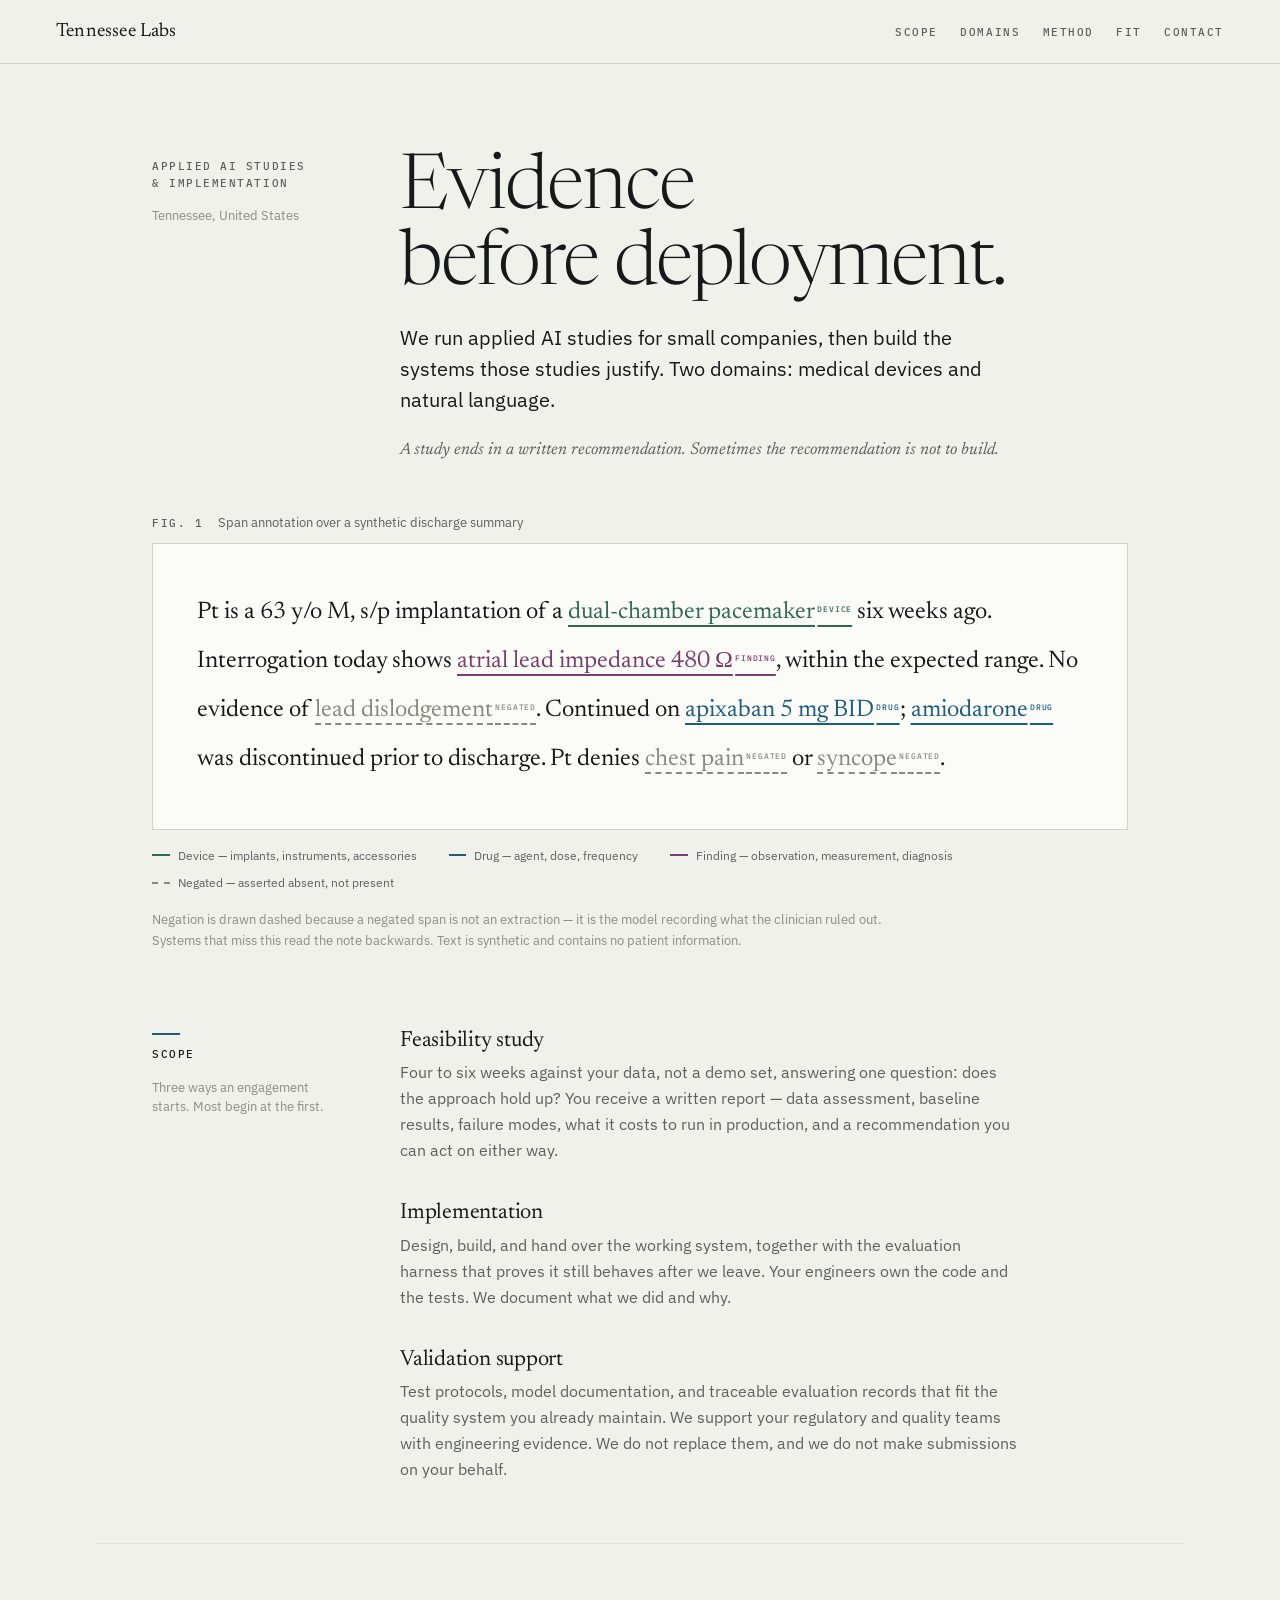
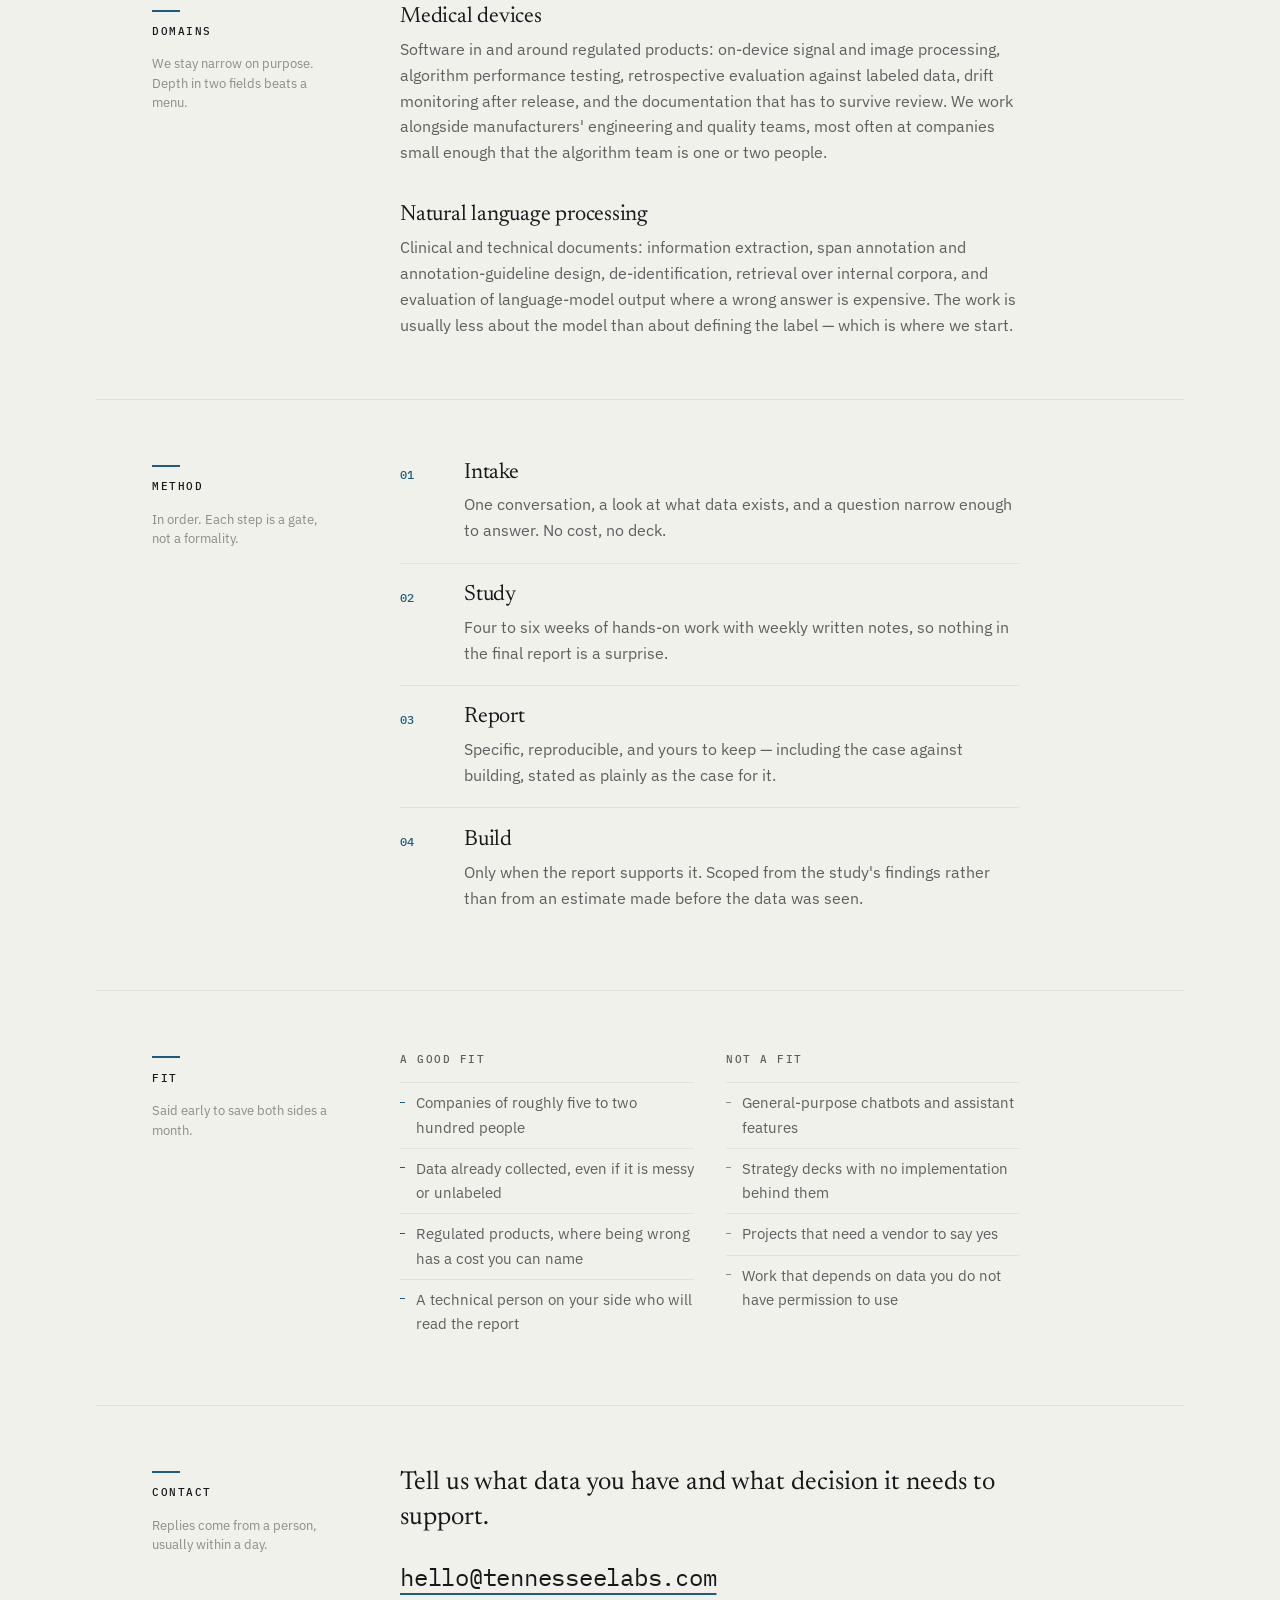
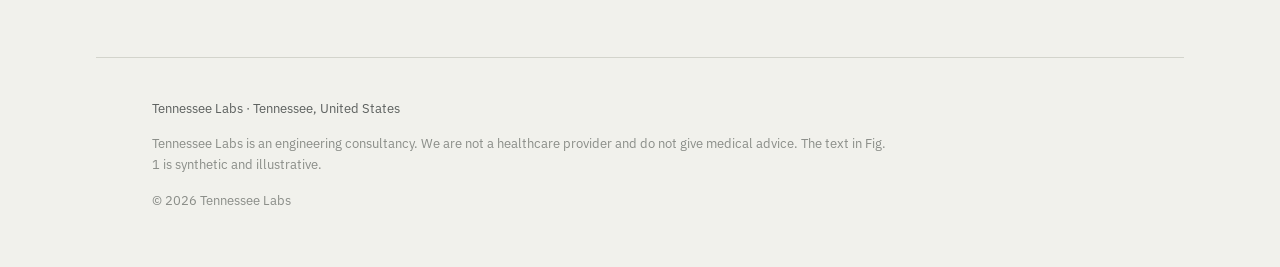
==== index.html @ 37157b33 "Tennessee Labs site Static one-page site for tennesseelabs.com: applied AI studies and implementatio" ====
<!doctype html>
<html lang="en">
<head>
<meta charset="utf-8">
<meta name="viewport" content="width=device-width, initial-scale=1">
<title>Tennessee Labs — Applied AI studies and implementation</title>
<meta name="description" content="Tennessee Labs runs applied AI feasibility studies for small companies and builds the systems those studies justify. Medical devices and natural language processing.">
<link rel="canonical" href="https://tennesseelabs.com/">
<meta property="og:type" content="website">
<meta property="og:url" content="https://tennesseelabs.com/">
<meta property="og:title" content="Tennessee Labs — Applied AI studies and implementation">
<meta property="og:description" content="Applied AI feasibility studies and implementation for small companies working on medical devices and clinical language.">
<link rel="icon" href="favicon.svg" type="image/svg+xml">
<link rel="preconnect" href="https://fonts.googleapis.com">
<link rel="preconnect" href="https://fonts.gstatic.com" crossorigin>
<link rel="stylesheet" href="https://fonts.googleapis.com/css2?family=IBM+Plex+Mono:wght@400;500&family=IBM+Plex+Sans:wght@400;500&family=Newsreader:ital,opsz,wght@0,6..72,300;0,6..72,400;1,6..72,300&display=swap">
<link rel="stylesheet" href="styles.css">
</head>
<body>

<header class="masthead">
  <a class="wordmark" href="#top">Tennessee&nbsp;Labs</a>
  <nav class="nav" aria-label="Sections">
    <a href="#scope">Scope</a>
    <a href="#domains">Domains</a>
    <a href="#method">Method</a>
    <a href="#fit">Fit</a>
    <a href="#contact">Contact</a>
  </nav>
</header>

<main id="top">

  <section class="band band--hero">
    <div class="rail">
      <p class="label">Applied AI studies<br>&amp; implementation</p>
      <p class="rail-note">Tennessee, United States</p>
    </div>
    <div class="col">
      <h1 class="display">Evidence before&nbsp;deployment.</h1>
      <p class="deck">We run applied AI studies for small companies, then build the systems those studies justify. Two domains: medical devices and natural language.</p>
      <p class="qualifier">A study ends in a written recommendation. Sometimes the recommendation is not to build.</p>
    </div>
  </section>

  <figure class="specimen">
    <div class="specimen-head">
      <span class="label">Fig. 1</span>
      <span class="specimen-title">Span annotation over a synthetic discharge summary</span>
    </div>

    <p class="note">
      Pt is a 63 y/o M, s/p implantation of a
      <span class="ann ann--device" style="--i:1">dual-chamber pacemaker<span class="tag">device</span></span>
      six weeks ago. Interrogation today shows
      <span class="ann ann--finding" style="--i:2">atrial lead impedance 480&nbsp;&#937;<span class="tag">finding</span></span>,
      within the expected range. No evidence of
      <span class="ann ann--negated" style="--i:3">lead dislodgement<span class="tag">negated</span></span>.
      Continued on
      <span class="ann ann--drug" style="--i:4">apixaban 5&nbsp;mg BID<span class="tag">drug</span></span>;
      <span class="ann ann--drug" style="--i:5">amiodarone<span class="tag">drug</span></span>
      was discontinued prior to discharge. Pt denies
      <span class="ann ann--negated" style="--i:6">chest pain<span class="tag">negated</span></span>
      or
      <span class="ann ann--negated" style="--i:7">syncope<span class="tag">negated</span></span>.
    </p>

    <ul class="legend">
      <li class="legend-item"><span class="swatch swatch--device"></span>Device — implants, instruments, accessories</li>
      <li class="legend-item"><span class="swatch swatch--drug"></span>Drug — agent, dose, frequency</li>
      <li class="legend-item"><span class="swatch swatch--finding"></span>Finding — observation, measurement, diagnosis</li>
      <li class="legend-item"><span class="swatch swatch--negated"></span>Negated — asserted absent, not present</li>
    </ul>

    <figcaption class="caption">Negation is drawn dashed because a negated span is not an extraction — it is the model recording what the clinician ruled out. Systems that miss this read the note backwards. Text is synthetic and contains no patient information.</figcaption>
  </figure>

  <section class="band" id="scope">
    <div class="rail">
      <h2 class="label label--section">Scope</h2>
      <p class="rail-note">Three ways an engagement starts. Most begin at the first.</p>
    </div>
    <div class="col">
      <article class="entry">
        <h3 class="entry-title">Feasibility study</h3>
        <p>Four to six weeks against your data, not a demo set, answering one question: does the approach hold up? You receive a written report — data assessment, baseline results, failure modes, what it costs to run in production, and a recommendation you can act on either way.</p>
      </article>
      <article class="entry">
        <h3 class="entry-title">Implementation</h3>
        <p>Design, build, and hand over the working system, together with the evaluation harness that proves it still behaves after we leave. Your engineers own the code and the tests. We document what we did and why.</p>
      </article>
      <article class="entry">
        <h3 class="entry-title">Validation support</h3>
        <p>Test protocols, model documentation, and traceable evaluation records that fit the quality system you already maintain. We support your regulatory and quality teams with engineering evidence. We do not replace them, and we do not make submissions on your behalf.</p>
      </article>
    </div>
  </section>

  <section class="band" id="domains">
    <div class="rail">
      <h2 class="label label--section">Domains</h2>
      <p class="rail-note">We stay narrow on purpose. Depth in two fields beats a menu.</p>
    </div>
    <div class="col">
      <article class="entry">
        <h3 class="entry-title">Medical devices</h3>
        <p>Software in and around regulated products: on-device signal and image processing, algorithm performance testing, retrospective evaluation against labeled data, drift monitoring after release, and the documentation that has to survive review. We work alongside manufacturers' engineering and quality teams, most often at companies small enough that the algorithm team is one or two people.</p>
      </article>
      <article class="entry">
        <h3 class="entry-title">Natural language processing</h3>
        <p>Clinical and technical documents: information extraction, span annotation and annotation-guideline design, de-identification, retrieval over internal corpora, and evaluation of language-model output where a wrong answer is expensive. The work is usually less about the model than about defining the label — which is where we start.</p>
      </article>
    </div>
  </section>

  <section class="band" id="method">
    <div class="rail">
      <h2 class="label label--section">Method</h2>
      <p class="rail-note">In order. Each step is a gate, not a formality.</p>
    </div>
    <div class="col">
      <ol class="steps">
        <li class="step">
          <span class="step-num">01</span>
          <div>
            <h3 class="entry-title">Intake</h3>
            <p>One conversation, a look at what data exists, and a question narrow enough to answer. No cost, no deck.</p>
          </div>
        </li>
        <li class="step">
          <span class="step-num">02</span>
          <div>
            <h3 class="entry-title">Study</h3>
            <p>Four to six weeks of hands-on work with weekly written notes, so nothing in the final report is a surprise.</p>
          </div>
        </li>
        <li class="step">
          <span class="step-num">03</span>
          <div>
            <h3 class="entry-title">Report</h3>
            <p>Specific, reproducible, and yours to keep — including the case against building, stated as plainly as the case for it.</p>
          </div>
        </li>
        <li class="step">
          <span class="step-num">04</span>
          <div>
            <h3 class="entry-title">Build</h3>
            <p>Only when the report supports it. Scoped from the study's findings rather than from an estimate made before the data was seen.</p>
          </div>
        </li>
      </ol>
    </div>
  </section>

  <section class="band" id="fit">
    <div class="rail">
      <h2 class="label label--section">Fit</h2>
      <p class="rail-note">Said early to save both sides a month.</p>
    </div>
    <div class="col">
      <div class="fit-grid">
        <div class="fit-col">
          <h3 class="label">A good fit</h3>
          <ul class="list">
            <li>Companies of roughly five to two hundred people</li>
            <li>Data already collected, even if it is messy or unlabeled</li>
            <li>Regulated products, where being wrong has a cost you can name</li>
            <li>A technical person on your side who will read the report</li>
          </ul>
        </div>
        <div class="fit-col">
          <h3 class="label">Not a fit</h3>
          <ul class="list list--muted">
            <li>General-purpose chatbots and assistant features</li>
            <li>Strategy decks with no implementation behind them</li>
            <li>Projects that need a vendor to say yes</li>
            <li>Work that depends on data you do not have permission to use</li>
          </ul>
        </div>
      </div>
    </div>
  </section>

  <section class="band band--contact" id="contact">
    <div class="rail">
      <h2 class="label label--section">Contact</h2>
      <p class="rail-note">Replies come from a person, usually within a day.</p>
    </div>
    <div class="col">
      <p class="contact-lead">Tell us what data you have and what decision it needs to support.</p>
      <a class="email" href="mailto:hello@tennesseelabs.com">hello@tennesseelabs.com</a>
    </div>
  </section>

</main>

<footer class="footer">
  <p>Tennessee Labs &middot; Tennessee, United States</p>
  <p class="disclaimer">Tennessee Labs is an engineering consultancy. We are not a healthcare provider and do not give medical advice. The text in Fig. 1 is synthetic and illustrative.</p>
  <p class="disclaimer">&copy; 2026 Tennessee Labs</p>
</footer>

</body>
</html>
---- styles.css ----
/* Tennessee Labs — tennesseelabs.com
   Paper: bone stock. Ink: graphite. Accents borrowed from the annotation
   legend, so no color appears on the page that does not mean something. */

:root {
  --paper:      #f1f1ec;
  --card:       #fbfbf8;
  --ink:        #16181a;
  --ink-2:      #5c605e;
  --ink-3:      #8a8d88;
  --rule:       #d3d4cc;
  --rule-soft:  #e2e2db;

  --device:     #2f6b4f;
  --drug:       #1d5c7f;
  --finding:    #7a3e6c;
  --negated:    #86897f;

  --accent:     var(--drug);

  --serif: "Newsreader", "Iowan Old Style", Georgia, serif;
  --sans:  "IBM Plex Sans", -apple-system, BlinkMacSystemFont, "Segoe UI", sans-serif;
  --mono:  "IBM Plex Mono", ui-monospace, "SFMono-Regular", Menlo, monospace;

  --gutter: clamp(1.25rem, 5vw, 3.5rem);
  --measure: 62ch;
}

*, *::before, *::after { box-sizing: border-box; }

html {
  scroll-behavior: smooth;
  scroll-padding-top: 5rem;
  -webkit-text-size-adjust: 100%;
}

body {
  margin: 0;
  background: var(--paper);
  color: var(--ink);
  font-family: var(--sans);
  font-size: 1rem;
  line-height: 1.62;
  -webkit-font-smoothing: antialiased;
}

p { margin: 0 0 1.1em; }
p:last-child { margin-bottom: 0; }

a { color: var(--accent); }

:focus-visible {
  outline: 2px solid var(--accent);
  outline-offset: 3px;
}

/* ---------- masthead ---------- */

.masthead {
  position: sticky;
  top: 0;
  z-index: 10;
  display: flex;
  flex-wrap: wrap;
  gap: 0.75rem 2rem;
  align-items: baseline;
  justify-content: space-between;
  padding: 1rem var(--gutter);
  background: color-mix(in srgb, var(--paper) 88%, transparent);
  backdrop-filter: blur(8px);
  border-bottom: 1px solid var(--rule);
}

.wordmark {
  font-family: var(--serif);
  font-size: 1.2rem;
  font-weight: 400;
  letter-spacing: 0.01em;
  color: var(--ink);
  text-decoration: none;
}

.nav {
  display: flex;
  flex-wrap: wrap;
  gap: 1.4rem;
  font-family: var(--mono);
  font-size: 0.6875rem;
  font-weight: 500;
  letter-spacing: 0.14em;
  text-transform: uppercase;
}

.nav a {
  color: var(--ink-2);
  text-decoration: none;
  padding-bottom: 2px;
  border-bottom: 1px solid transparent;
}

.nav a:hover { color: var(--ink); border-bottom-color: var(--ink); }

/* ---------- report grid ---------- */

.band {
  display: grid;
  grid-template-columns: 12rem minmax(0, 1fr);
  gap: 0 3.5rem;
  max-width: 68rem;
  margin: 0 auto;
  padding: 3.75rem var(--gutter);
  border-bottom: 1px solid var(--rule-soft);
}

.band--hero { padding-top: 5.5rem; padding-bottom: 3rem; border-bottom: 0; }
.band--contact { border-bottom: 0; }

.col { max-width: var(--measure); }

.rail { padding-top: 0.35rem; }

.label {
  margin: 0;
  font-family: var(--mono);
  font-size: 0.6875rem;
  font-weight: 500;
  line-height: 1.55;
  letter-spacing: 0.14em;
  text-transform: uppercase;
  color: var(--ink-2);
}

.label--section { color: var(--ink); }
.label--section::before {
  content: "";
  display: block;
  width: 1.75rem;
  border-top: 2px solid var(--accent);
  margin-bottom: 0.7rem;
}

.rail-note {
  margin: 0.9rem 0 0;
  font-size: 0.8125rem;
  line-height: 1.5;
  color: var(--ink-3);
  max-width: 11rem;
}

/* ---------- hero ---------- */

.display {
  margin: 0 0 1.1rem;
  font-family: var(--serif);
  font-weight: 300;
  font-size: clamp(2.75rem, 7vw, 4.75rem);
  line-height: 1.0;
  letter-spacing: -0.025em;
  text-wrap: balance;
}

.deck {
  font-size: clamp(1.0625rem, 1.7vw, 1.25rem);
  line-height: 1.55;
  color: var(--ink);
}

.qualifier {
  font-family: var(--serif);
  font-style: italic;
  font-size: 1.0625rem;
  color: var(--ink-2);
}

/* ---------- Fig. 1 — the specimen ---------- */

.specimen {
  max-width: 68rem;
  margin: 0 auto 1rem;
  padding: 0 var(--gutter);
}

.specimen-head {
  display: flex;
  align-items: baseline;
  gap: 0.9rem;
  padding-bottom: 0.6rem;
}

.specimen-title {
  font-size: 0.8125rem;
  color: var(--ink-2);
}

.note {
  margin: 0;
  padding: clamp(1.5rem, 4vw, 2.75rem);
  background: var(--card);
  border: 1px solid var(--rule);
  font-family: var(--serif);
  font-size: clamp(1.125rem, 2.2vw, 1.5rem);
  line-height: 2.05;
  color: var(--ink);
}

.ann {
  text-decoration-line: underline;
  text-decoration-thickness: 2px;
  text-underline-offset: 0.28em;
  text-decoration-color: transparent;
  animation: mark-in 420ms ease-out forwards;
  animation-delay: calc(300ms + var(--i) * 260ms);
}

.tag {
  font-family: var(--mono);
  font-size: 0.5rem;
  font-weight: 500;
  letter-spacing: 0.1em;
  text-transform: uppercase;
  vertical-align: 0.75em;
  margin-left: 0.3em;
  white-space: nowrap;
  opacity: 0;
  animation: tag-in 300ms ease-out forwards;
  animation-delay: calc(560ms + var(--i) * 260ms);
}

.ann--device  { color: var(--device);  }
.ann--drug    { color: var(--drug);    }
.ann--finding { color: var(--finding); }
.ann--negated { color: var(--negated); text-decoration-style: dashed; text-decoration-thickness: 1.5px; }

@keyframes mark-in { to { text-decoration-color: currentColor; } }
@keyframes tag-in  { to { opacity: 1; } }

.legend {
  display: flex;
  flex-wrap: wrap;
  gap: 0.5rem 2rem;
  margin: 1rem 0 0;
  padding: 0;
  list-style: none;
  font-size: 0.75rem;
  color: var(--ink-2);
}

.legend-item { display: flex; align-items: center; gap: 0.5rem; }

.swatch { width: 1.1rem; height: 0; border-top: 2px solid; }
.swatch--device  { border-color: var(--device);  }
.swatch--drug    { border-color: var(--drug);    }
.swatch--finding { border-color: var(--finding); }
.swatch--negated { border-color: var(--negated); border-top-style: dashed; }

.caption {
  max-width: 46rem;
  margin-top: 1.1rem;
  font-size: 0.8125rem;
  line-height: 1.6;
  color: var(--ink-3);
}

/* ---------- entries ---------- */

.entry { margin-bottom: 2.25rem; }
.entry:last-child { margin-bottom: 0; }

.entry-title {
  margin: 0 0 0.4rem;
  font-family: var(--serif);
  font-weight: 400;
  font-size: 1.375rem;
  line-height: 1.2;
  letter-spacing: -0.01em;
}

.entry p, .step p { color: var(--ink-2); }

/* ---------- method ---------- */

.steps { margin: 0; padding: 0; list-style: none; }

.step {
  display: grid;
  grid-template-columns: 3rem 1fr;
  gap: 1rem;
  padding: 1.15rem 0;
  border-top: 1px solid var(--rule-soft);
}

.step:first-child { border-top: 0; padding-top: 0; }

.step-num {
  font-family: var(--mono);
  font-size: 0.75rem;
  font-weight: 500;
  color: var(--accent);
  padding-top: 0.35rem;
}

/* ---------- fit ---------- */

.fit-grid {
  display: grid;
  grid-template-columns: repeat(auto-fit, minmax(15rem, 1fr));
  gap: 2rem;
}

.list {
  margin: 0.9rem 0 0;
  padding: 0;
  list-style: none;
  font-size: 0.9375rem;
  color: var(--ink-2);
}

.list li {
  padding: 0.5rem 0 0.5rem 1rem;
  border-top: 1px solid var(--rule-soft);
  position: relative;
}

.list li::before {
  content: "";
  position: absolute;
  left: 0;
  top: 1.15rem;
  width: 5px;
  border-top: 1px solid var(--accent);
}

.list--muted li::before { border-color: var(--ink-3); border-top-style: dashed; }

/* ---------- contact ---------- */

.contact-lead {
  font-family: var(--serif);
  font-size: clamp(1.25rem, 2.4vw, 1.625rem);
  line-height: 1.35;
  margin-bottom: 1.4rem;
}

.email {
  display: inline-block;
  font-family: var(--mono);
  font-size: clamp(1rem, 2.6vw, 1.5rem);
  letter-spacing: -0.01em;
  color: var(--ink);
  text-decoration: underline;
  text-decoration-color: var(--accent);
  text-decoration-thickness: 2px;
  text-underline-offset: 0.3em;
}

.email:hover { color: var(--accent); }

/* ---------- footer ---------- */

.footer {
  max-width: 68rem;
  margin: 0 auto;
  padding: 2.5rem var(--gutter) 3.5rem;
  border-top: 1px solid var(--rule);
  font-size: 0.8125rem;
  color: var(--ink-2);
}

.disclaimer { max-width: 46rem; color: var(--ink-3); }

/* ---------- narrow ---------- */

@media (max-width: 56rem) {
  .band {
    grid-template-columns: 1fr;
    gap: 1.5rem;
    padding-top: 3rem;
    padding-bottom: 3rem;
  }
  .band--hero { padding-top: 3.5rem; }
  .rail { padding-top: 0; }
  .rail-note { max-width: var(--measure); }
  .note { line-height: 2.2; }
  .step { grid-template-columns: 2.25rem 1fr; }
}

@media (prefers-reduced-motion: reduce) {
  html { scroll-behavior: auto; }
  .ann { animation: none; text-decoration-color: currentColor; }
  .tag { animation: none; opacity: 1; }
}
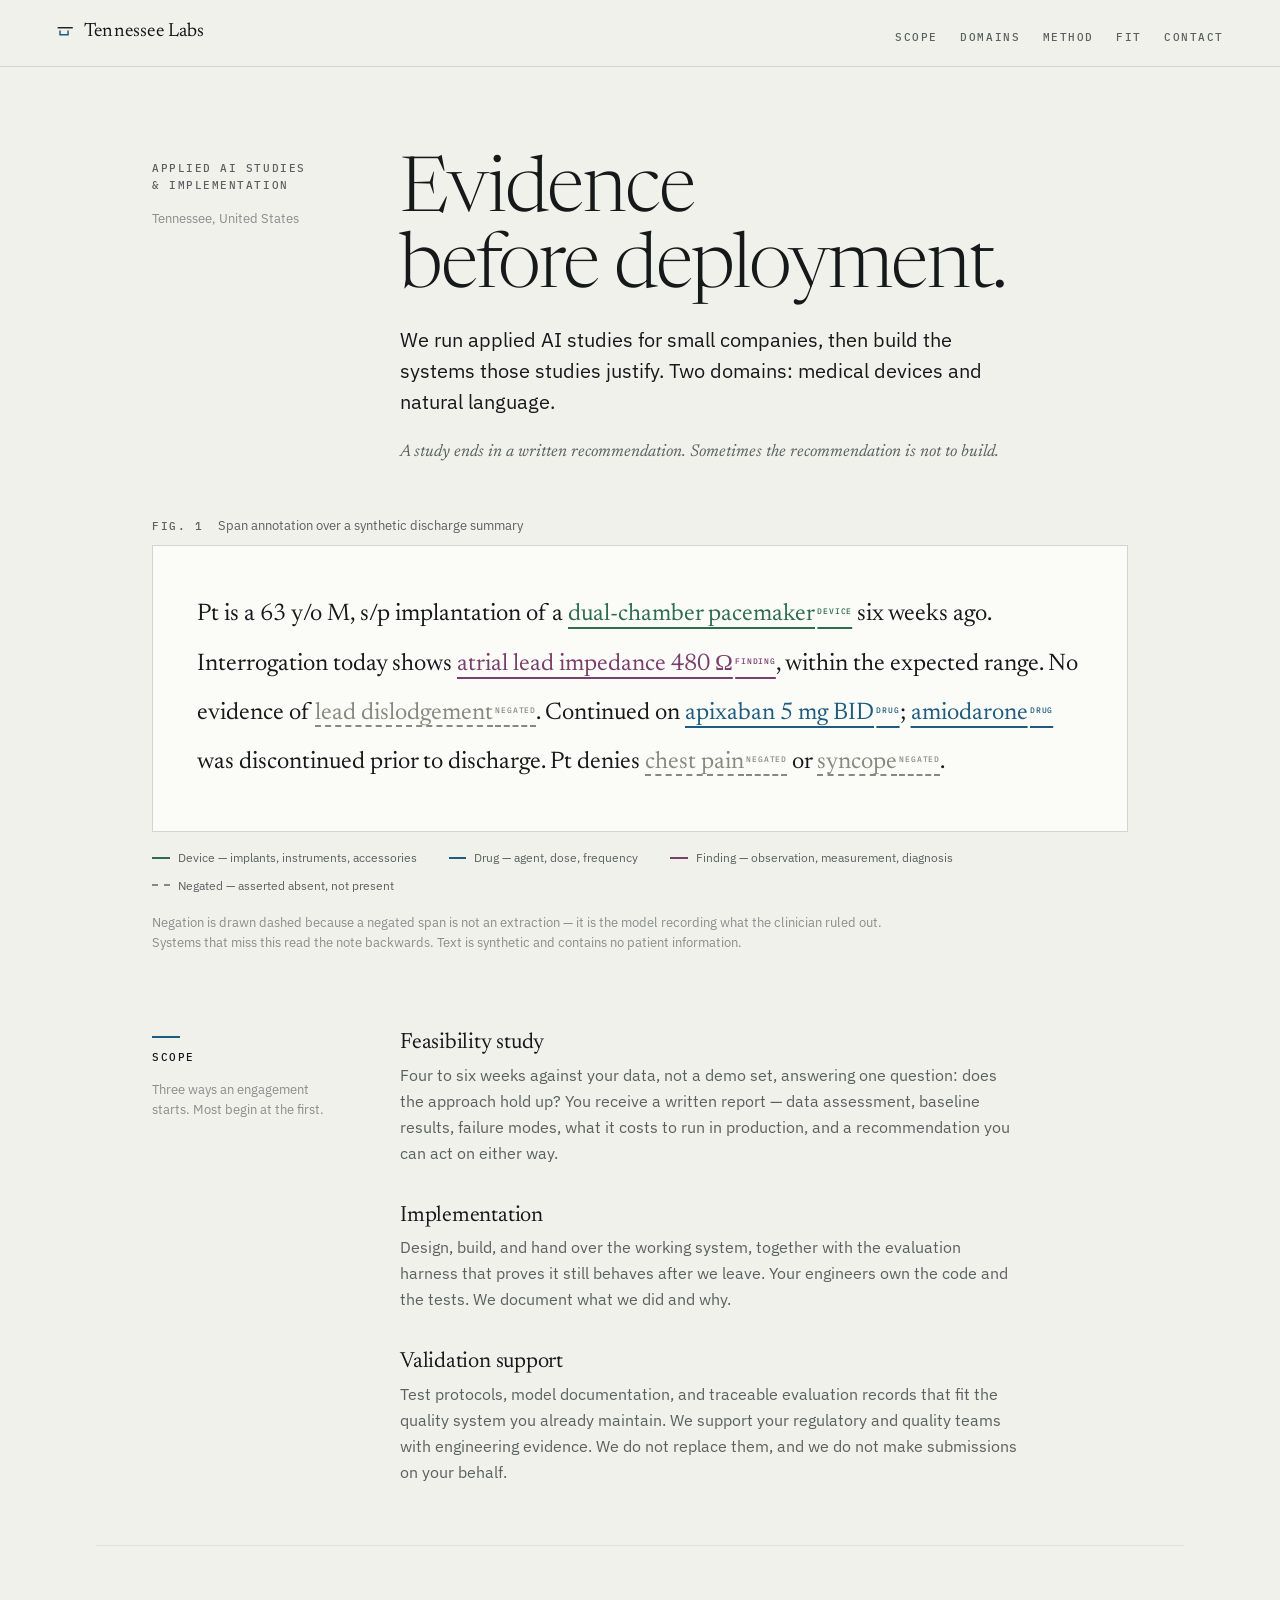
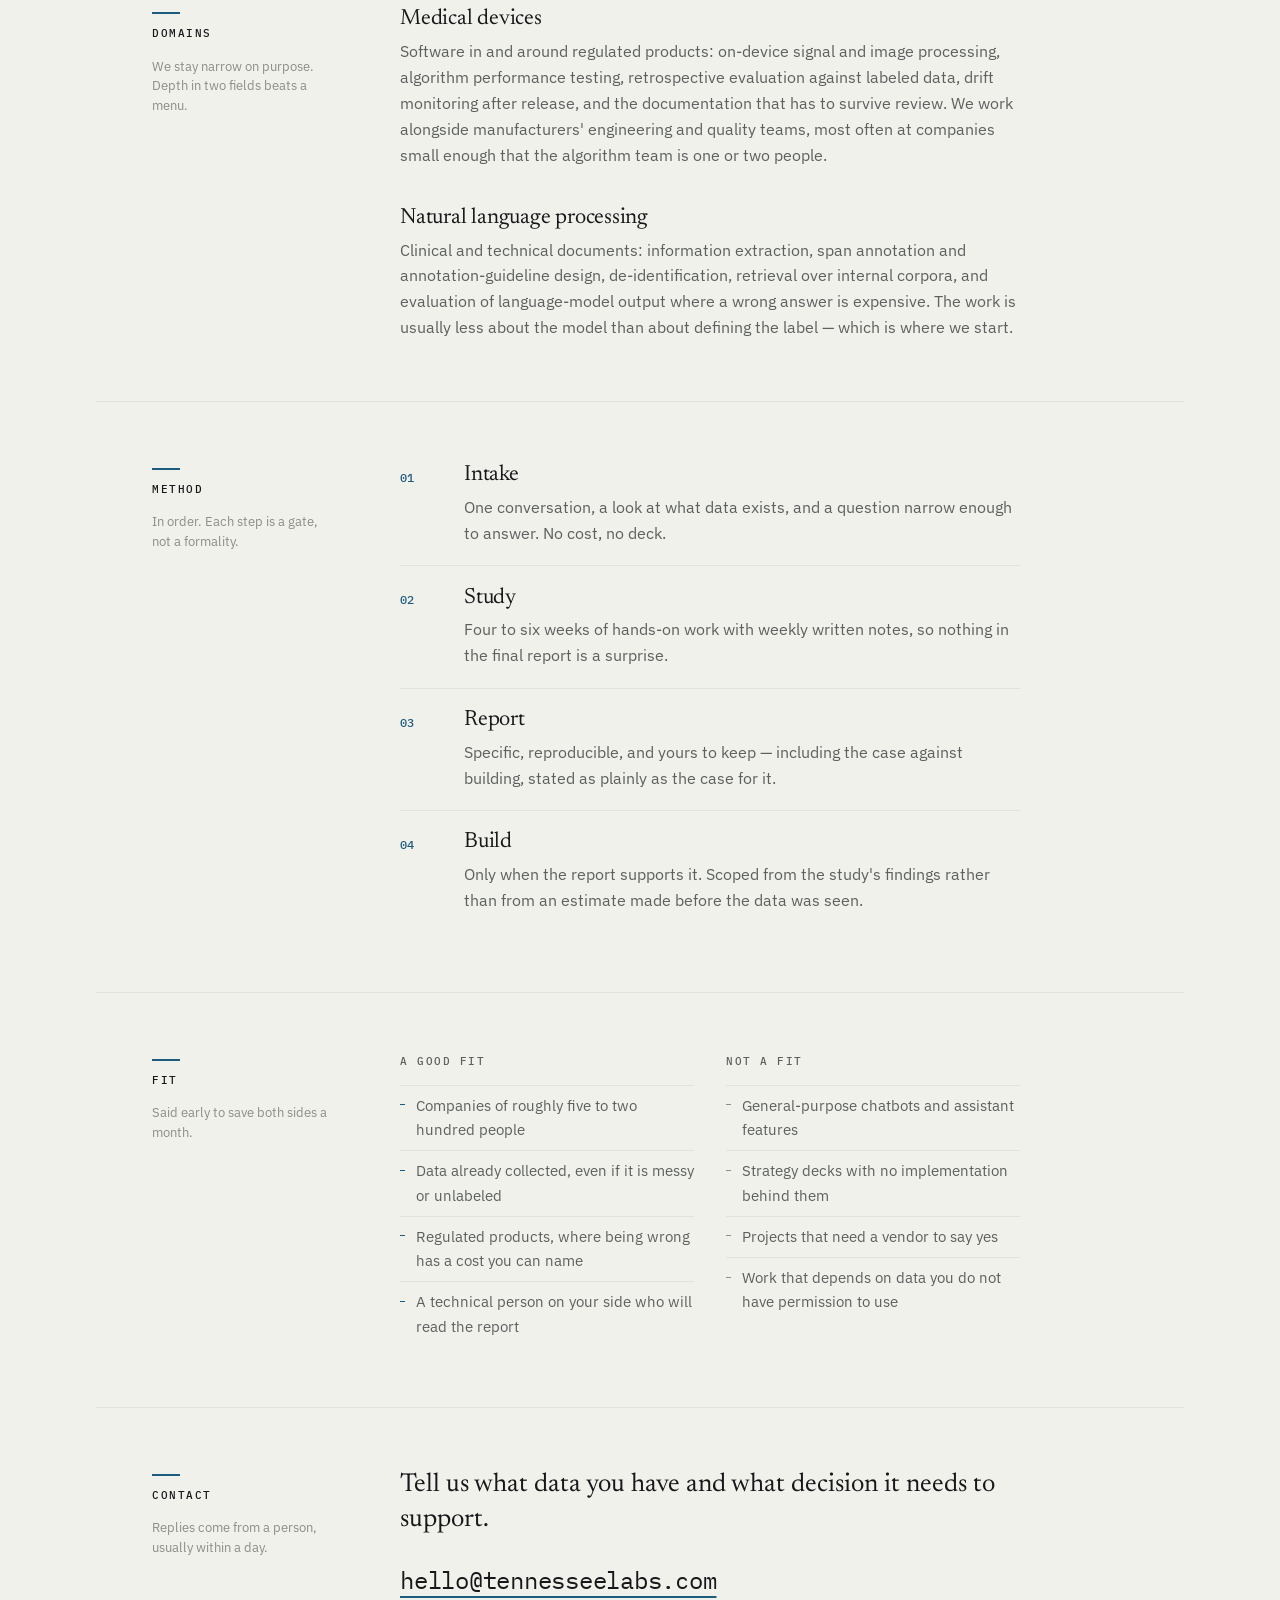
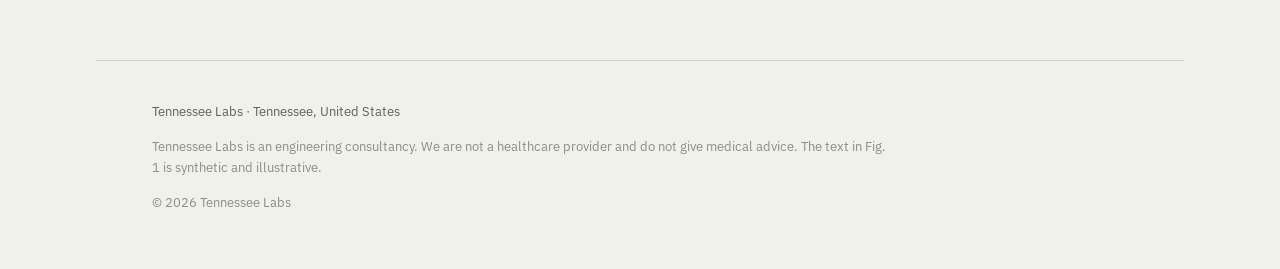
==== commit 08fae072: "Add logo mark A line of text with a span bracket beneath it — the same annotation gesture as Fig. 1." ====
--- a/index.html
+++ b/index.html
@@ -19,7 +19,15 @@
 <body>
 
 <header class="masthead">
-  <a class="wordmark" href="#top">Tennessee&nbsp;Labs</a>
+  <a class="wordmark" href="#top">
+    <svg class="mark" viewBox="0 0 32 32" aria-hidden="true" focusable="false">
+      <g fill="none" stroke-linecap="square">
+        <path d="M4 10H28" stroke="currentColor" stroke-width="2.4"/>
+        <path d="M7 16V22H21V16" class="mark-span" stroke-width="2.6"/>
+      </g>
+    </svg>
+    <span>Tennessee&nbsp;Labs</span>
+  </a>
   <nav class="nav" aria-label="Sections">
     <a href="#scope">Scope</a>
     <a href="#domains">Domains</a>
--- a/styles.css
+++ b/styles.css
@@ -72,6 +72,9 @@
 }
 
 .wordmark {
+  display: flex;
+  align-items: center;
+  gap: 0.6rem;
   font-family: var(--serif);
   font-size: 1.2rem;
   font-weight: 400;
@@ -79,6 +82,14 @@
   color: var(--ink);
   text-decoration: none;
 }
+
+.mark {
+  width: 1.15rem;
+  height: 1.15rem;
+  flex: none;
+}
+
+.mark-span { stroke: var(--accent); }
 
 .nav {
   display: flex;
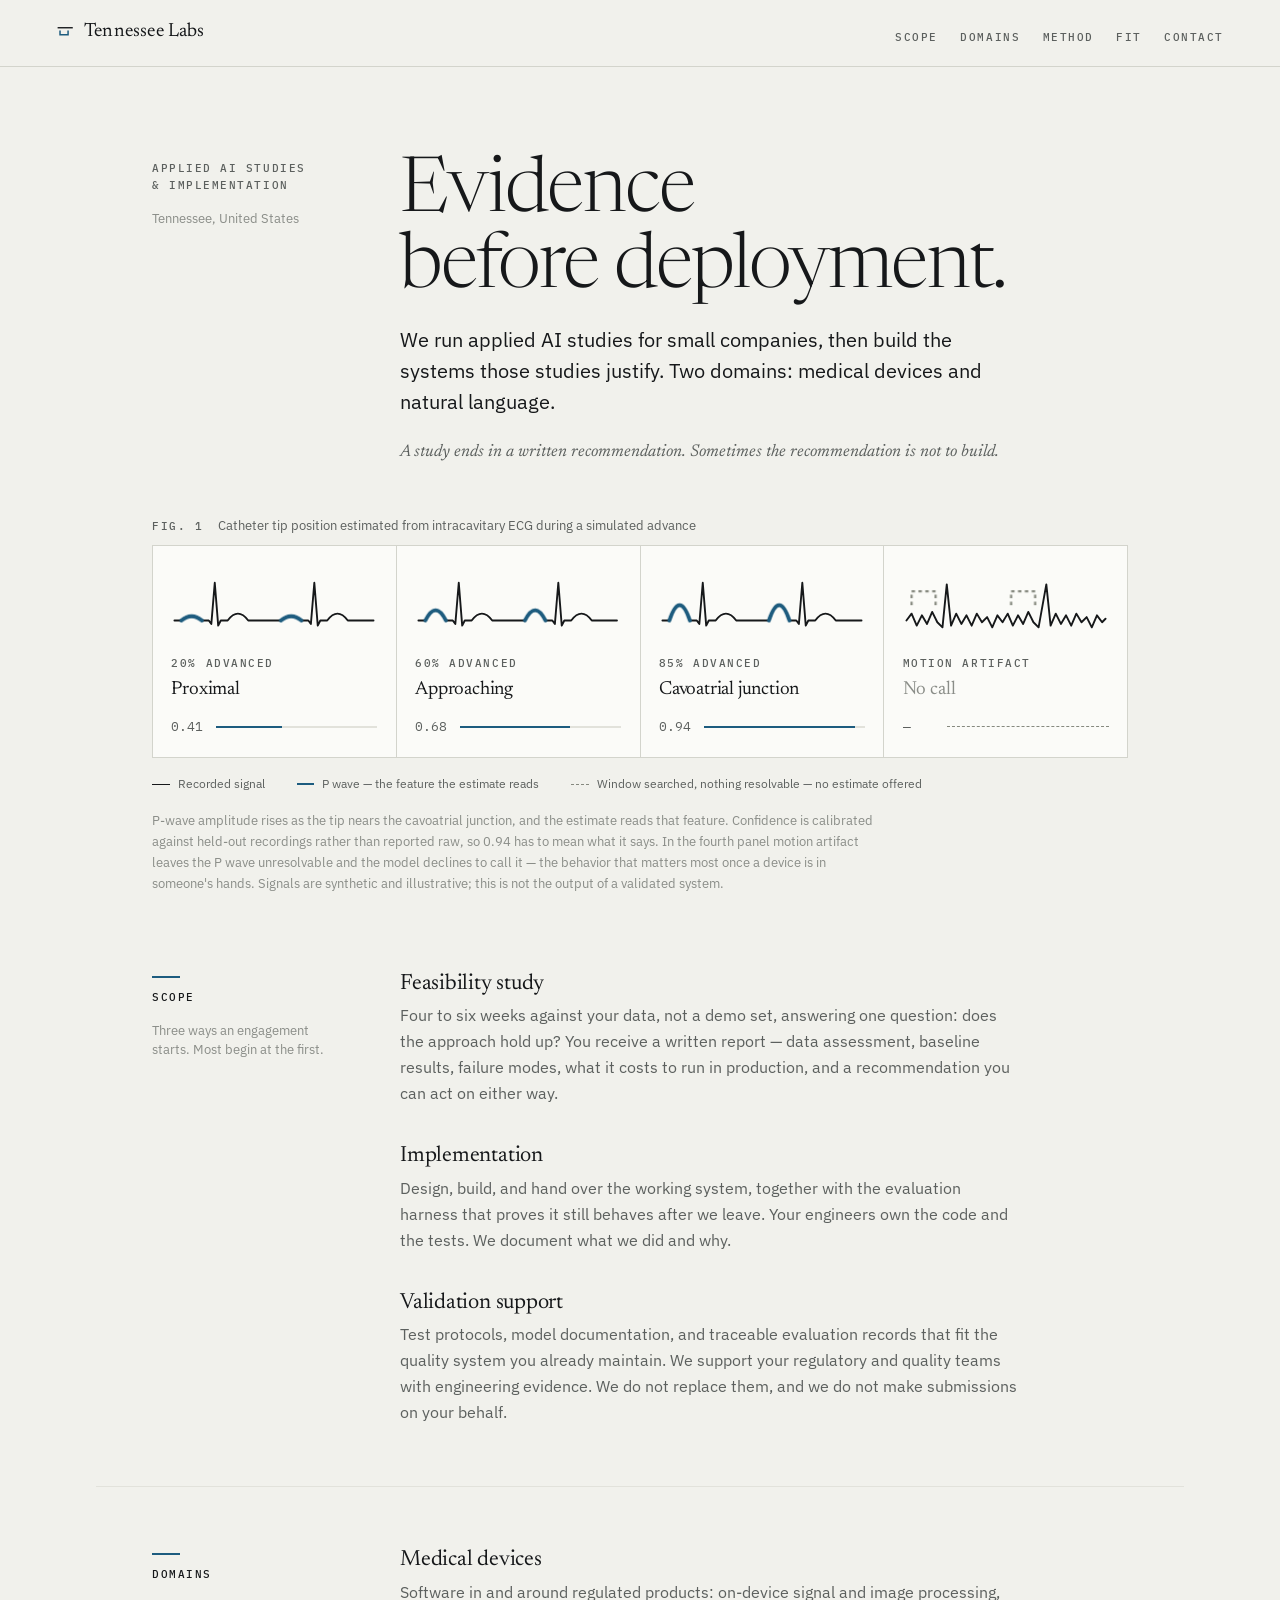
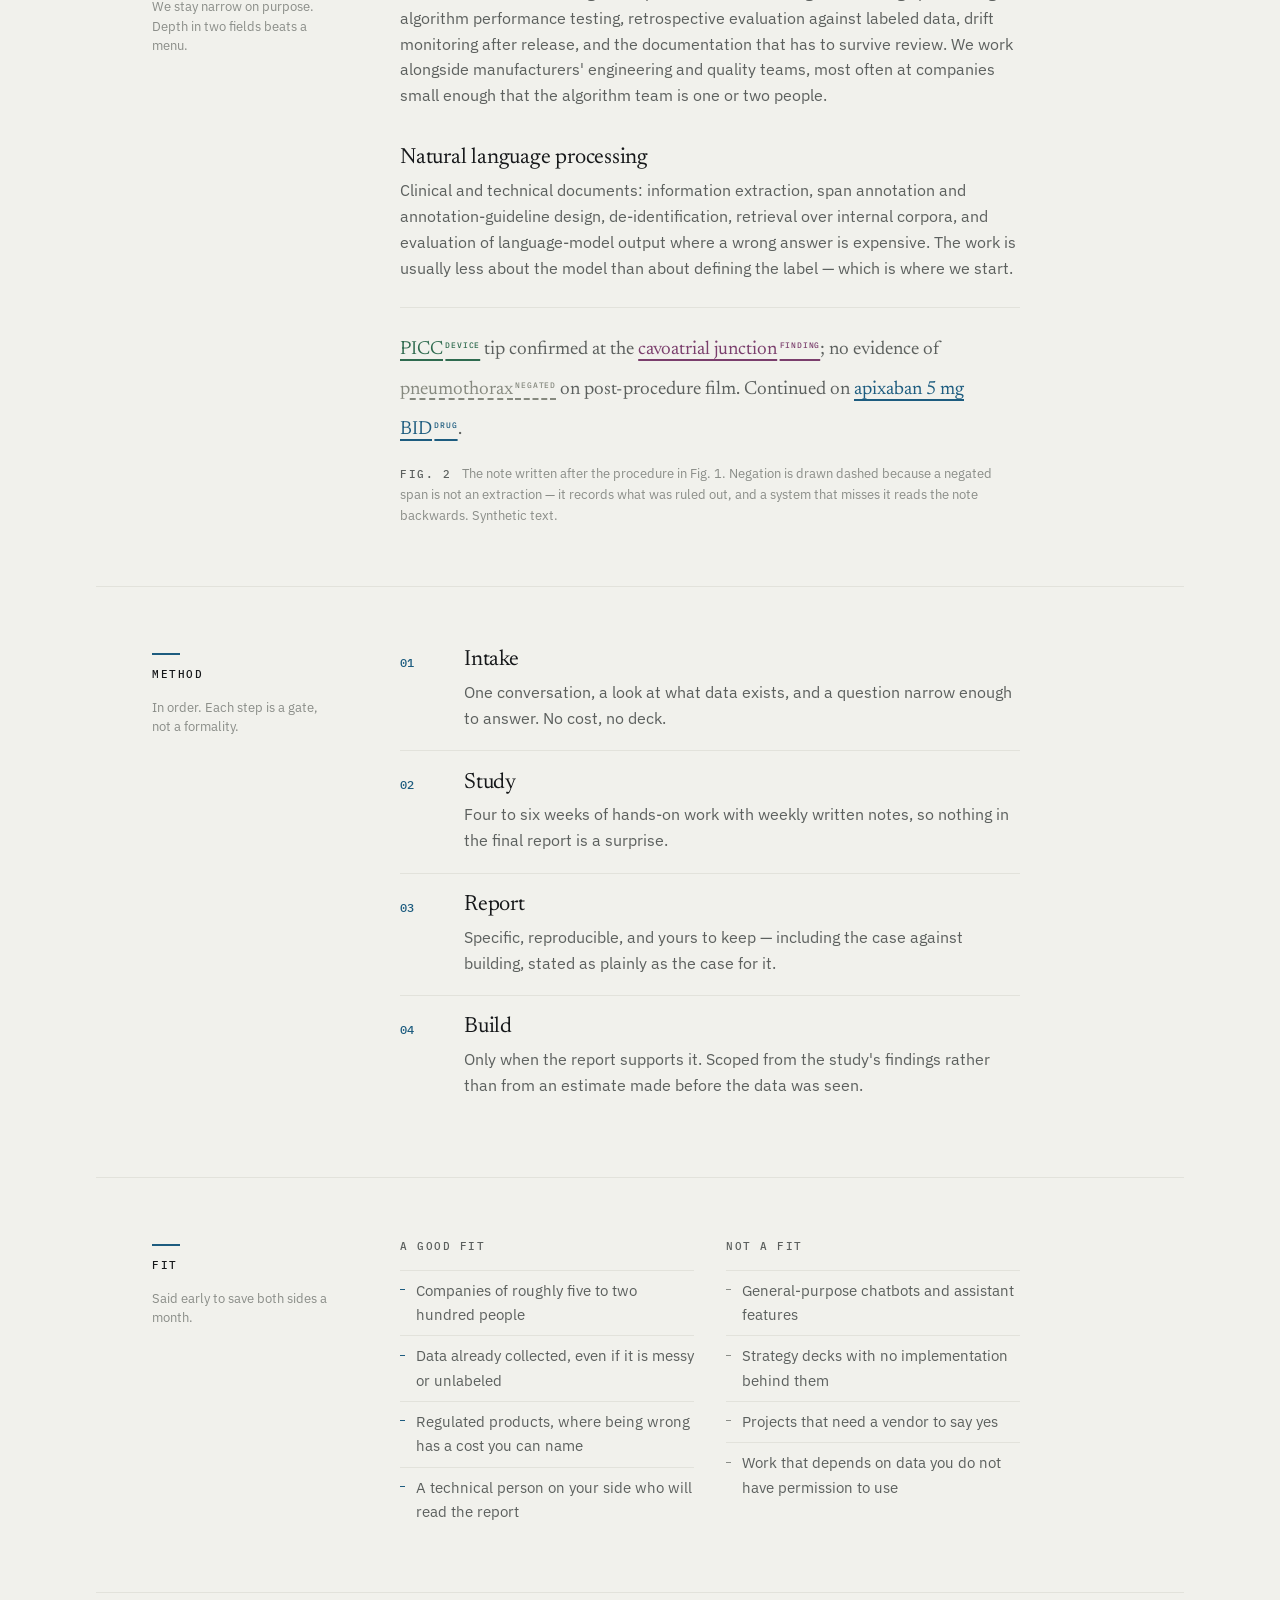
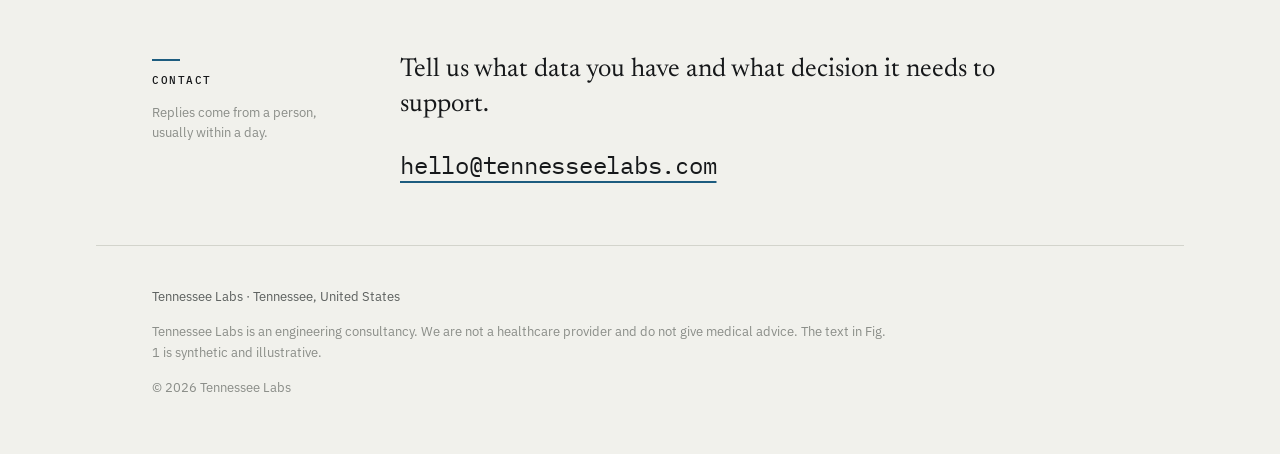
==== commit d9aeb736: "Rebuild Fig. 1 around the device work Fig. 1 was span annotation, which showed only the NLP half. Re" ====
--- a/index.html
+++ b/index.html
@@ -54,33 +54,66 @@
   <figure class="specimen">
     <div class="specimen-head">
       <span class="label">Fig. 1</span>
-      <span class="specimen-title">Span annotation over a synthetic discharge summary</span>
-    </div>
-
-    <p class="note">
-      Pt is a 63 y/o M, s/p implantation of a
-      <span class="ann ann--device" style="--i:1">dual-chamber pacemaker<span class="tag">device</span></span>
-      six weeks ago. Interrogation today shows
-      <span class="ann ann--finding" style="--i:2">atrial lead impedance 480&nbsp;&#937;<span class="tag">finding</span></span>,
-      within the expected range. No evidence of
-      <span class="ann ann--negated" style="--i:3">lead dislodgement<span class="tag">negated</span></span>.
-      Continued on
-      <span class="ann ann--drug" style="--i:4">apixaban 5&nbsp;mg BID<span class="tag">drug</span></span>;
-      <span class="ann ann--drug" style="--i:5">amiodarone<span class="tag">drug</span></span>
-      was discontinued prior to discharge. Pt denies
-      <span class="ann ann--negated" style="--i:6">chest pain<span class="tag">negated</span></span>
-      or
-      <span class="ann ann--negated" style="--i:7">syncope<span class="tag">negated</span></span>.
-    </p>
+      <span class="specimen-title">Catheter tip position estimated from intracavitary ECG during a simulated advance</span>
+    </div>
+
+    <div class="signals">
+      <div class="panel" style="--i:1">
+        <svg class="trace" viewBox="0 0 120 40" aria-hidden="true" focusable="false">
+          <path class="trace-line" pathLength="1" d="M2,30 L6,30 Q12,25 18,30 L22,30 L23.5,32 L25.5,8 L27.5,33 L29,30 L33,30 Q39,22 45,30 L60,30 L64,30 Q70,25 76,30 L80,30 L81.5,32 L83.5,8 L85.5,33 L87,30 L91,30 Q97,22 103,30 L118,30"/>
+          <path class="trace-mark" d="M6,30 Q12,25 18,30 M64,30 Q70,25 76,30"/>
+        </svg>
+        <div class="panel-body">
+          <p class="label">20% advanced</p>
+          <p class="panel-read">Proximal</p>
+          <div class="conf"><span class="conf-num">0.41</span><span class="conf-bar"><i style="width:41%"></i></span></div>
+        </div>
+      </div>
+
+      <div class="panel" style="--i:2">
+        <svg class="trace" viewBox="0 0 120 40" aria-hidden="true" focusable="false">
+          <path class="trace-line" pathLength="1" d="M2,30 L6,30 Q12,18 18,30 L22,30 L23.5,32 L25.5,8 L27.5,33 L29,30 L33,30 Q39,22 45,30 L60,30 L64,30 Q70,18 76,30 L80,30 L81.5,32 L83.5,8 L85.5,33 L87,30 L91,30 Q97,22 103,30 L118,30"/>
+          <path class="trace-mark" d="M6,30 Q12,18 18,30 M64,30 Q70,18 76,30"/>
+        </svg>
+        <div class="panel-body">
+          <p class="label">60% advanced</p>
+          <p class="panel-read">Approaching</p>
+          <div class="conf"><span class="conf-num">0.68</span><span class="conf-bar"><i style="width:68%"></i></span></div>
+        </div>
+      </div>
+
+      <div class="panel" style="--i:3">
+        <svg class="trace" viewBox="0 0 120 40" aria-hidden="true" focusable="false">
+          <path class="trace-line" pathLength="1" d="M2,30 L6,30 Q12,12 18,30 L22,30 L23.5,32 L25.5,8 L27.5,33 L29,30 L33,30 Q39,22 45,30 L60,30 L64,30 Q70,12 76,30 L80,30 L81.5,32 L83.5,8 L85.5,33 L87,30 L91,30 Q97,22 103,30 L118,30"/>
+          <path class="trace-mark" d="M6,30 Q12,12 18,30 M64,30 Q70,12 76,30"/>
+        </svg>
+        <div class="panel-body">
+          <p class="label">85% advanced</p>
+          <p class="panel-read">Cavoatrial junction</p>
+          <div class="conf"><span class="conf-num">0.94</span><span class="conf-bar"><i style="width:94%"></i></span></div>
+        </div>
+      </div>
+
+      <div class="panel" style="--i:4">
+        <svg class="trace" viewBox="0 0 120 40" aria-hidden="true" focusable="false">
+          <path class="trace-line" pathLength="1" d="M2,30 L5,26 L8,33 L11,27 L14,32 L17,25 L20,31 L23,34 L25.5,9 L28,33 L31,26 L34,32 L37,27 L40,33 L43,26 L46,31 L49,28 L52,34 L55,27 L58,31 L61,26 L64,33 L67,27 L70,32 L73,25 L76,31 L79,34 L83.5,9 L86,33 L89,26 L92,32 L95,27 L98,33 L101,26 L104,31 L107,28 L110,34 L113,27 L116,31 L118,29"/>
+          <path class="trace-mark trace-mark--none" d="M5,21 V13 H19 V21 M63,21 V13 H77 V21"/>
+        </svg>
+        <div class="panel-body">
+          <p class="label">Motion artifact</p>
+          <p class="panel-read panel-read--none">No call</p>
+          <div class="conf conf--none"><span class="conf-num">&mdash;</span><span class="conf-bar"></span></div>
+        </div>
+      </div>
+    </div>
 
     <ul class="legend">
-      <li class="legend-item"><span class="swatch swatch--device"></span>Device — implants, instruments, accessories</li>
-      <li class="legend-item"><span class="swatch swatch--drug"></span>Drug — agent, dose, frequency</li>
-      <li class="legend-item"><span class="swatch swatch--finding"></span>Finding — observation, measurement, diagnosis</li>
-      <li class="legend-item"><span class="swatch swatch--negated"></span>Negated — asserted absent, not present</li>
+      <li class="legend-item"><span class="swatch swatch--signal"></span>Recorded signal</li>
+      <li class="legend-item"><span class="swatch swatch--pwave"></span>P wave — the feature the estimate reads</li>
+      <li class="legend-item"><span class="swatch swatch--none"></span>Window searched, nothing resolvable — no estimate offered</li>
     </ul>
 
-    <figcaption class="caption">Negation is drawn dashed because a negated span is not an extraction — it is the model recording what the clinician ruled out. Systems that miss this read the note backwards. Text is synthetic and contains no patient information.</figcaption>
+    <figcaption class="caption">P-wave amplitude rises as the tip nears the cavoatrial junction, and the estimate reads that feature. Confidence is calibrated against held-out recordings rather than reported raw, so 0.94 has to mean what it says. In the fourth panel motion artifact leaves the P wave unresolvable and the model declines to call it — the behavior that matters most once a device is in someone's hands. Signals are synthetic and illustrative; this is not the output of a validated system.</figcaption>
   </figure>
 
   <section class="band" id="scope">
@@ -117,6 +150,19 @@
       <article class="entry">
         <h3 class="entry-title">Natural language processing</h3>
         <p>Clinical and technical documents: information extraction, span annotation and annotation-guideline design, de-identification, retrieval over internal corpora, and evaluation of language-model output where a wrong answer is expensive. The work is usually less about the model than about defining the label — which is where we start.</p>
+
+        <figure class="inline-fig">
+          <p class="note note--inline">
+            <span class="ann ann--device">PICC<span class="tag">device</span></span>
+            tip confirmed at the
+            <span class="ann ann--finding">cavoatrial junction<span class="tag">finding</span></span>;
+            no evidence of
+            <span class="ann ann--negated">pneumothorax<span class="tag">negated</span></span>
+            on post-procedure film. Continued on
+            <span class="ann ann--drug">apixaban 5&nbsp;mg BID<span class="tag">drug</span></span>.
+          </p>
+          <figcaption class="caption"><span class="label">Fig. 2</span> The note written after the procedure in Fig. 1. Negation is drawn dashed because a negated span is not an extraction — it records what was ruled out, and a system that misses it reads the note backwards. Synthetic text.</figcaption>
+        </figure>
       </article>
     </div>
   </section>
--- a/styles.css
+++ b/styles.css
@@ -203,14 +203,112 @@
   color: var(--ink-2);
 }
 
+.signals {
+  display: grid;
+  grid-template-columns: repeat(auto-fit, minmax(11rem, 1fr));
+  gap: 1px;
+  background: var(--rule);
+  border: 1px solid var(--rule);
+}
+
+.panel {
+  background: var(--card);
+  padding: 1.4rem 1.15rem 1.25rem;
+}
+
+.trace {
+  display: block;
+  width: 100%;
+  height: auto;
+  margin-bottom: 1.1rem;
+}
+
+.trace-line {
+  fill: none;
+  stroke: var(--ink);
+  stroke-width: 1.1;
+  stroke-linejoin: round;
+  stroke-linecap: round;
+  stroke-dasharray: 1;
+  stroke-dashoffset: 1;
+  animation: draw 1000ms ease-out forwards;
+  animation-delay: calc(250ms + var(--i) * 200ms);
+}
+
+.trace-mark {
+  fill: none;
+  stroke: var(--accent);
+  stroke-width: 2.2;
+  stroke-linecap: round;
+  opacity: 0;
+  animation: fade-in 400ms ease-out forwards;
+  animation-delay: calc(950ms + var(--i) * 200ms);
+}
+
+.trace-mark--none {
+  stroke: var(--negated);
+  stroke-width: 1.3;
+  stroke-linecap: butt;
+  stroke-dasharray: 2 2;
+}
+
+.panel-body {
+  opacity: 0;
+  animation: fade-in 400ms ease-out forwards;
+  animation-delay: calc(1050ms + var(--i) * 200ms);
+}
+
+.panel-read {
+  margin: 0.45rem 0 0.9rem;
+  font-family: var(--serif);
+  font-size: 1.1875rem;
+  line-height: 1.2;
+  letter-spacing: -0.01em;
+}
+
+.panel-read--none { color: var(--ink-3); }
+
+.conf {
+  display: flex;
+  align-items: center;
+  gap: 0.6rem;
+}
+
+.conf-num {
+  font-family: var(--mono);
+  font-size: 0.8125rem;
+  color: var(--ink-2);
+  min-width: 2.2rem;
+}
+
+.conf-bar {
+  flex: 1;
+  height: 2px;
+  background: var(--rule-soft);
+}
+
+.conf-bar i {
+  display: block;
+  height: 2px;
+  background: var(--accent);
+}
+
+.conf--none .conf-bar {
+  height: 0;
+  background: none;
+  border-top: 1.5px dashed var(--negated);
+}
+
+@keyframes draw    { to { stroke-dashoffset: 0; } }
+@keyframes fade-in { to { opacity: 1; } }
+
+/* ---------- annotation (Fig. 2) ---------- */
+
 .note {
   margin: 0;
-  padding: clamp(1.5rem, 4vw, 2.75rem);
-  background: var(--card);
-  border: 1px solid var(--rule);
-  font-family: var(--serif);
-  font-size: clamp(1.125rem, 2.2vw, 1.5rem);
-  line-height: 2.05;
+  font-family: var(--serif);
+  font-size: 1.1875rem;
+  line-height: 2.1;
   color: var(--ink);
 }
 
@@ -218,9 +316,7 @@
   text-decoration-line: underline;
   text-decoration-thickness: 2px;
   text-underline-offset: 0.28em;
-  text-decoration-color: transparent;
-  animation: mark-in 420ms ease-out forwards;
-  animation-delay: calc(300ms + var(--i) * 260ms);
+  text-decoration-color: currentColor;
 }
 
 .tag {
@@ -232,9 +328,6 @@
   vertical-align: 0.75em;
   margin-left: 0.3em;
   white-space: nowrap;
-  opacity: 0;
-  animation: tag-in 300ms ease-out forwards;
-  animation-delay: calc(560ms + var(--i) * 260ms);
 }
 
 .ann--device  { color: var(--device);  }
@@ -242,8 +335,14 @@
 .ann--finding { color: var(--finding); }
 .ann--negated { color: var(--negated); text-decoration-style: dashed; text-decoration-thickness: 1.5px; }
 
-@keyframes mark-in { to { text-decoration-color: currentColor; } }
-@keyframes tag-in  { to { opacity: 1; } }
+.inline-fig {
+  margin: 1.6rem 0 0;
+  padding: 1.35rem 0 0;
+  border-top: 1px solid var(--rule-soft);
+}
+
+.inline-fig .caption { margin-top: 0.9rem; }
+.inline-fig .label { display: inline; margin-right: 0.5rem; }
 
 .legend {
   display: flex;
@@ -259,10 +358,9 @@
 .legend-item { display: flex; align-items: center; gap: 0.5rem; }
 
 .swatch { width: 1.1rem; height: 0; border-top: 2px solid; }
-.swatch--device  { border-color: var(--device);  }
-.swatch--drug    { border-color: var(--drug);    }
-.swatch--finding { border-color: var(--finding); }
-.swatch--negated { border-color: var(--negated); border-top-style: dashed; }
+.swatch--signal { border-color: var(--ink); border-top-width: 1.5px; }
+.swatch--pwave  { border-color: var(--accent); }
+.swatch--none   { border-color: var(--negated); border-top-style: dashed; border-top-width: 1.5px; }
 
 .caption {
   max-width: 46rem;
@@ -391,12 +489,13 @@
   .band--hero { padding-top: 3.5rem; }
   .rail { padding-top: 0; }
   .rail-note { max-width: var(--measure); }
-  .note { line-height: 2.2; }
+  .note { line-height: 2.3; }
   .step { grid-template-columns: 2.25rem 1fr; }
 }
 
 @media (prefers-reduced-motion: reduce) {
   html { scroll-behavior: auto; }
-  .ann { animation: none; text-decoration-color: currentColor; }
-  .tag { animation: none; opacity: 1; }
-}
+  .trace-line { animation: none; stroke-dasharray: none; stroke-dashoffset: 0; }
+  .trace-mark,
+  .panel-body { animation: none; opacity: 1; }
+}
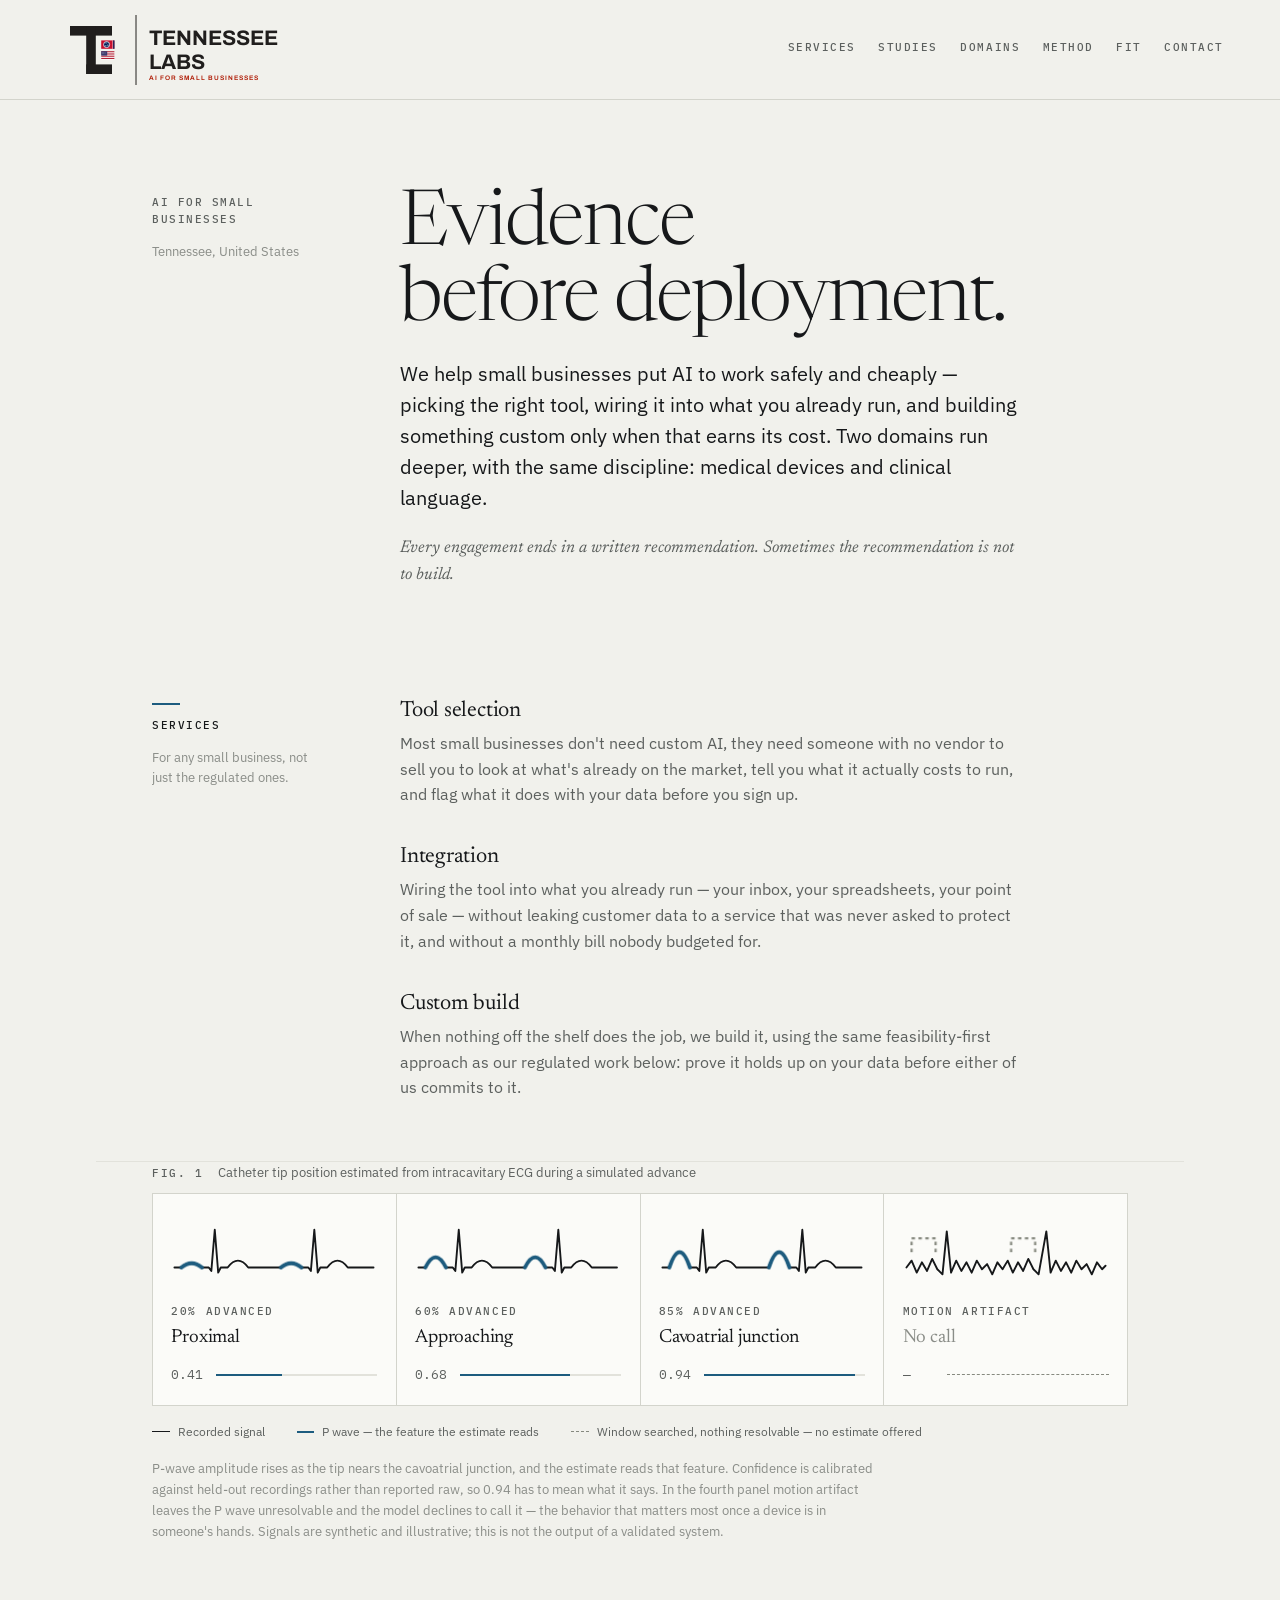
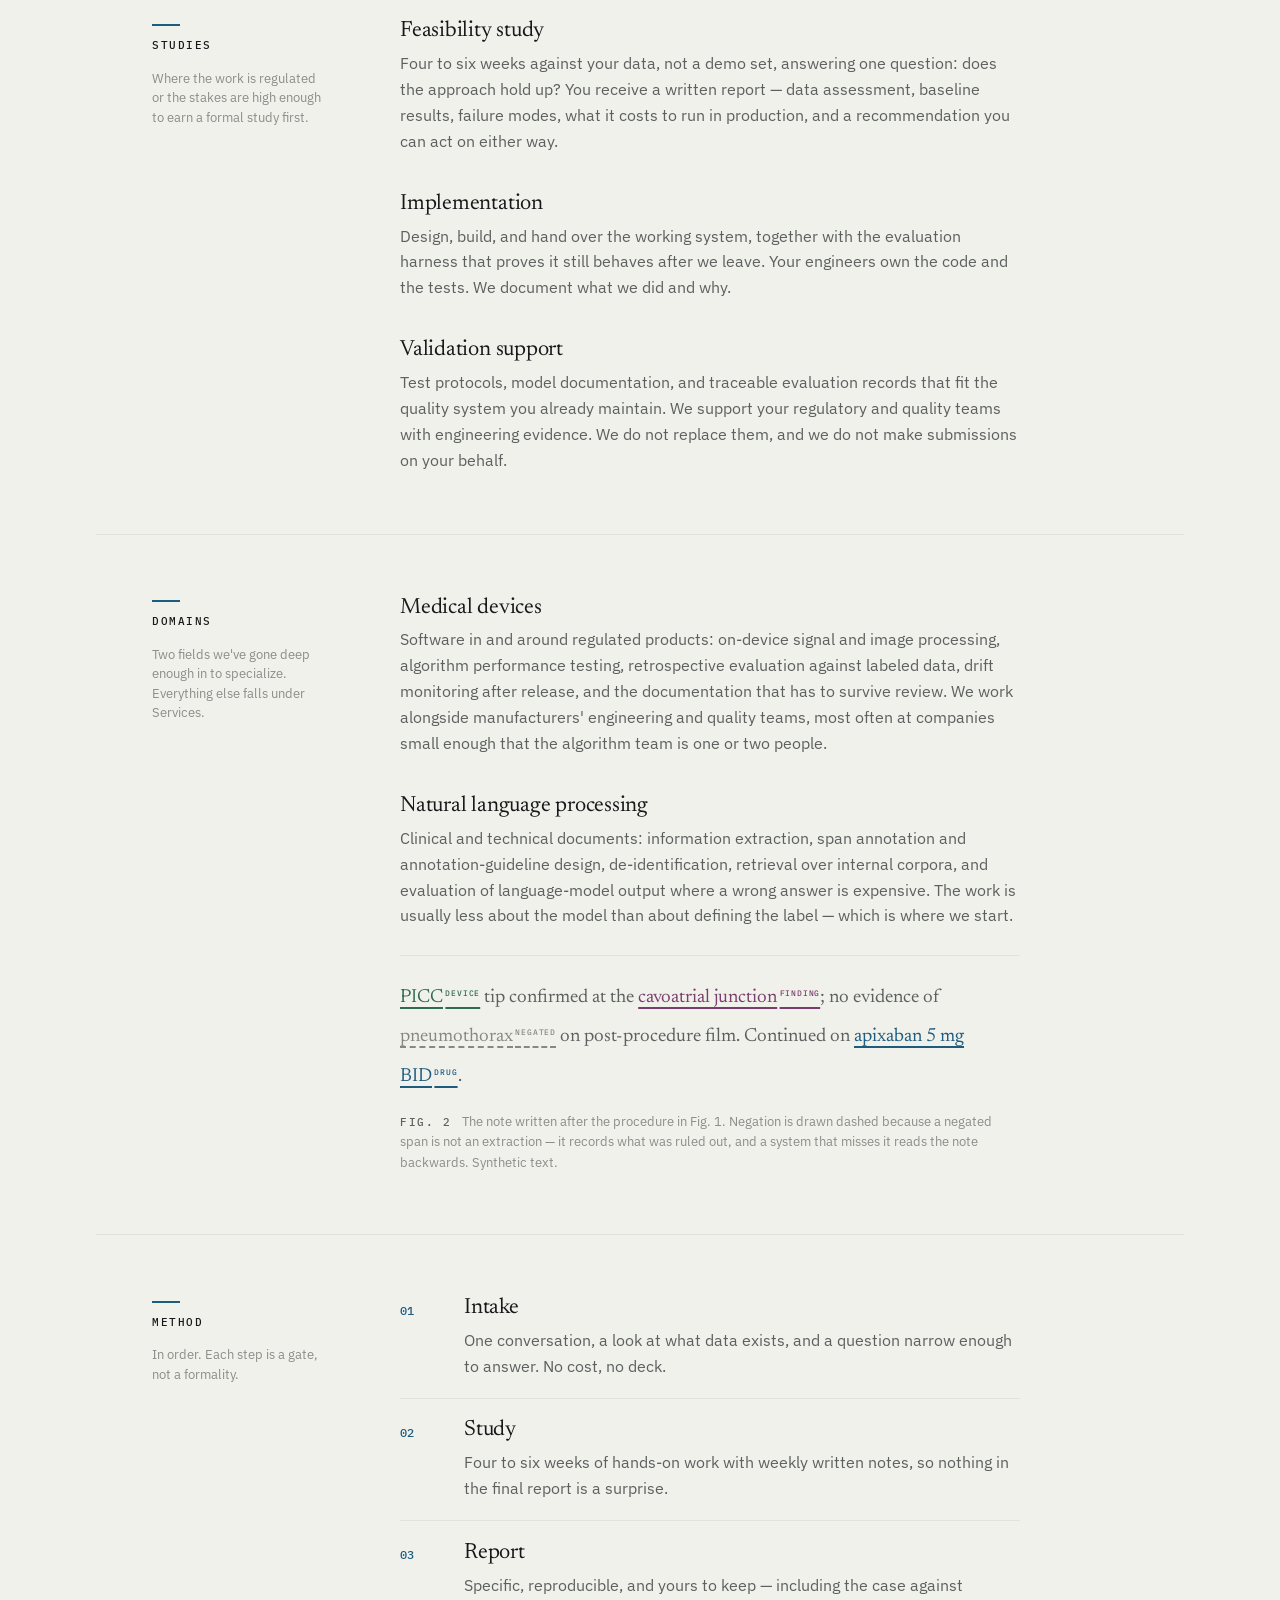
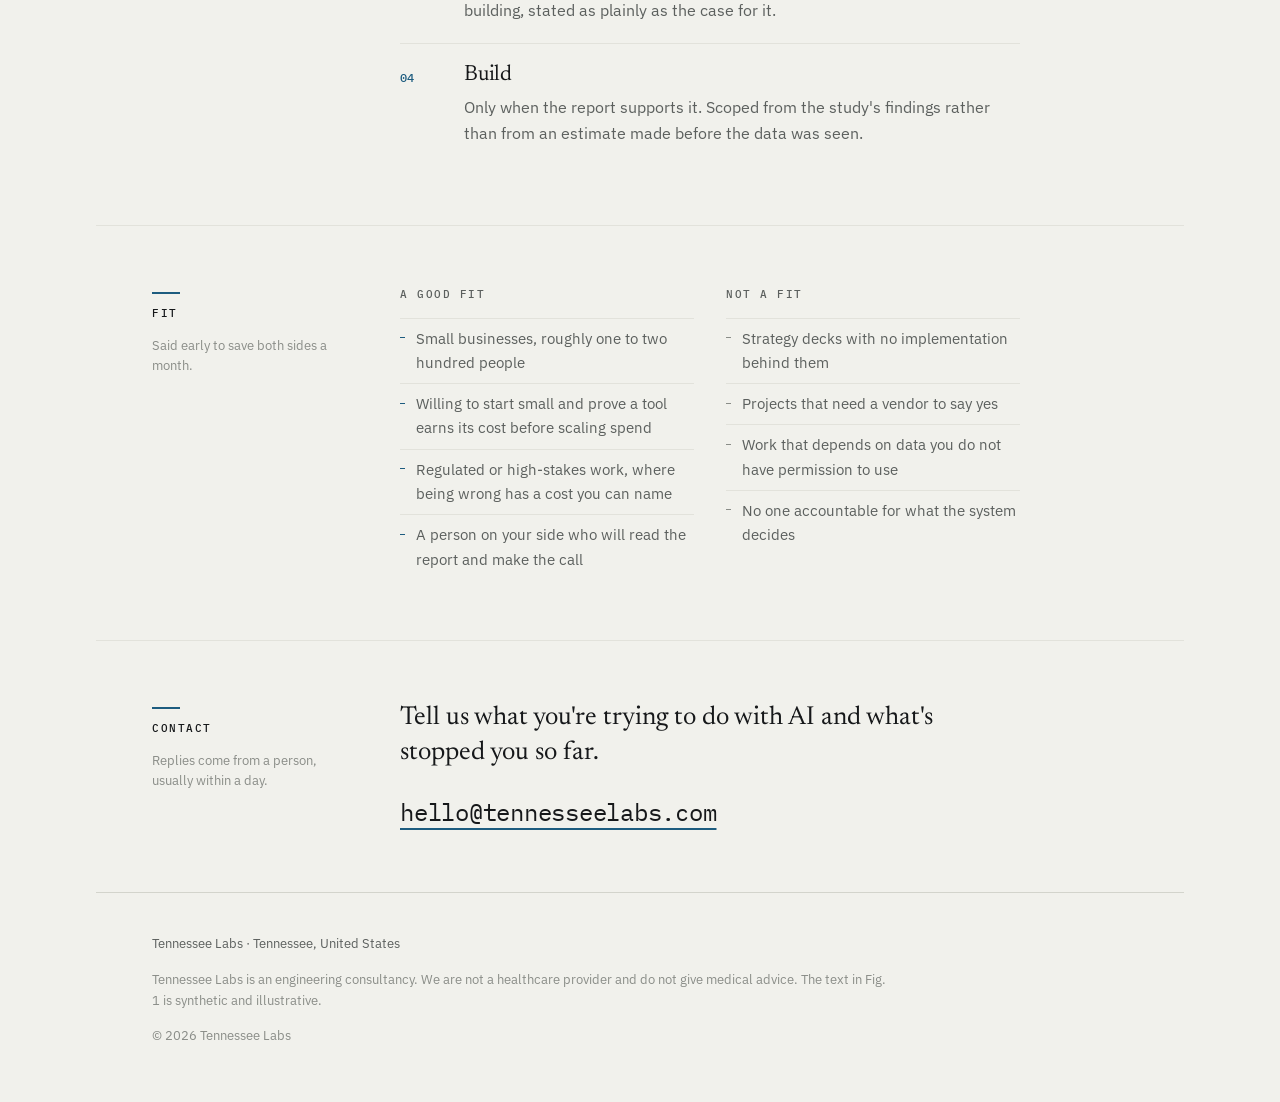
==== commit 2b4f2576: "Refresh Tennessee Labs site and branding" ====
--- a/index.html
+++ b/index.html
@@ -3,33 +3,59 @@
 <head>
 <meta charset="utf-8">
 <meta name="viewport" content="width=device-width, initial-scale=1">
-<title>Tennessee Labs — Applied AI studies and implementation</title>
-<meta name="description" content="Tennessee Labs runs applied AI feasibility studies for small companies and builds the systems those studies justify. Medical devices and natural language processing.">
+<title>Tennessee Labs — AI for small businesses</title>
+<meta name="description" content="Tennessee Labs helps small businesses adopt AI safely and cheaply — tool selection, integration, and custom builds when off-the-shelf isn't enough. Deeper studies and implementation for medical devices and clinical language.">
 <link rel="canonical" href="https://tennesseelabs.com/">
 <meta property="og:type" content="website">
 <meta property="og:url" content="https://tennesseelabs.com/">
-<meta property="og:title" content="Tennessee Labs — Applied AI studies and implementation">
-<meta property="og:description" content="Applied AI feasibility studies and implementation for small companies working on medical devices and clinical language.">
+<meta property="og:title" content="Tennessee Labs — AI for small businesses">
+<meta property="og:description" content="We help small businesses adopt AI safely and cheaply, and run deeper feasibility studies for regulated work in medical devices and clinical language.">
 <link rel="icon" href="favicon.svg" type="image/svg+xml">
 <link rel="preconnect" href="https://fonts.googleapis.com">
 <link rel="preconnect" href="https://fonts.gstatic.com" crossorigin>
-<link rel="stylesheet" href="https://fonts.googleapis.com/css2?family=IBM+Plex+Mono:wght@400;500&family=IBM+Plex+Sans:wght@400;500&family=Newsreader:ital,opsz,wght@0,6..72,300;0,6..72,400;1,6..72,300&display=swap">
+<link rel="stylesheet" href="https://fonts.googleapis.com/css2?family=Archivo:wght@700&family=IBM+Plex+Mono:wght@400;500&family=IBM+Plex+Sans:wght@400;500&family=Newsreader:ital,opsz,wght@0,6..72,300;0,6..72,400;1,6..72,300&display=swap">
 <link rel="stylesheet" href="styles.css">
 </head>
 <body>
 
 <header class="masthead">
-  <a class="wordmark" href="#top">
-    <svg class="mark" viewBox="0 0 32 32" aria-hidden="true" focusable="false">
-      <g fill="none" stroke-linecap="square">
-        <path d="M4 10H28" stroke="currentColor" stroke-width="2.4"/>
-        <path d="M7 16V22H21V16" class="mark-span" stroke-width="2.6"/>
+  <a class="wordmark" href="#top" aria-label="Tennessee Labs — AI for small businesses">
+    <svg class="brand-logo" viewBox="0 0 640 160" role="img" aria-label="Tennessee Labs — AI for small businesses">
+      <g transform="translate(10,20) scale(1.2)">
+        <rect x="15" y="10" width="70" height="16" fill="#201e1d"/>
+        <rect x="42" y="10" width="16" height="80" fill="#201e1d"/>
+        <rect x="42" y="74" width="43" height="16" fill="#201e1d"/>
+        <rect x="67" y="34" width="22" height="14" fill="#C8102E"/>
+        <rect x="86" y="34" width="1" height="14" fill="#fff"/>
+        <rect x="87" y="34" width="2" height="14" fill="#00205B"/>
+        <circle cx="76" cy="41" r="5" fill="#00205B" stroke="#fff" stroke-width="1.3"/>
+        <g transform="rotate(-18 76 41)">
+          <rect x="75.2" y="37.4" width="1.6" height="1.6" fill="#fff"/>
+          <rect x="73.4" y="41.8" width="1.6" height="1.6" fill="#fff"/>
+          <rect x="77" y="41.8" width="1.6" height="1.6" fill="#fff"/>
+        </g>
+        <rect x="67" y="52" width="22" height="14" fill="#fff"/>
+        <rect x="67" y="52" width="22" height="1.85" fill="#B22234"/>
+        <rect x="67" y="55.7" width="22" height="1.85" fill="#B22234"/>
+        <rect x="67" y="59.4" width="22" height="1.85" fill="#B22234"/>
+        <rect x="67" y="63.1" width="22" height="1.9" fill="#B22234"/>
+        <rect x="67" y="52" width="10" height="7.4" fill="#3C3B6E"/>
+        <rect x="69" y="54" width="0.7" height="0.7" fill="#fff"/>
+        <rect x="71" y="54" width="0.7" height="0.7" fill="#fff"/>
+        <rect x="73" y="54" width="0.7" height="0.7" fill="#fff"/>
+        <rect x="69" y="56" width="0.7" height="0.7" fill="#fff"/>
+        <rect x="71" y="56" width="0.7" height="0.7" fill="#fff"/>
+        <rect x="73" y="56" width="0.7" height="0.7" fill="#fff"/>
       </g>
+      <line x1="160" y1="10" x2="160" y2="150" stroke="#201e1d" stroke-width="2"/>
+      <text x="185" y="70" font-family="Archivo, Helvetica, Arial, sans-serif" font-weight="700" font-size="42" fill="#201e1d">TENNESSEE</text>
+      <text x="185" y="118" font-family="Archivo, Helvetica, Arial, sans-serif" font-weight="700" font-size="42" fill="#201e1d">LABS</text>
+      <text x="185" y="140" font-family="Archivo, Helvetica, Arial, sans-serif" font-weight="600" font-size="13" letter-spacing="2" fill="#ae1800">AI FOR SMALL BUSINESSES</text>
     </svg>
-    <span>Tennessee&nbsp;Labs</span>
   </a>
   <nav class="nav" aria-label="Sections">
-    <a href="#scope">Scope</a>
+    <a href="#services">Services</a>
+    <a href="#studies">Studies</a>
     <a href="#domains">Domains</a>
     <a href="#method">Method</a>
     <a href="#fit">Fit</a>
@@ -41,13 +67,34 @@
 
   <section class="band band--hero">
     <div class="rail">
-      <p class="label">Applied AI studies<br>&amp; implementation</p>
+      <p class="label">AI for small<br>businesses</p>
       <p class="rail-note">Tennessee, United States</p>
     </div>
     <div class="col">
       <h1 class="display">Evidence before&nbsp;deployment.</h1>
-      <p class="deck">We run applied AI studies for small companies, then build the systems those studies justify. Two domains: medical devices and natural language.</p>
-      <p class="qualifier">A study ends in a written recommendation. Sometimes the recommendation is not to build.</p>
+      <p class="deck">We help small businesses put AI to work safely and cheaply — picking the right tool, wiring it into what you already run, and building something custom only when that earns its cost. Two domains run deeper, with the same discipline: medical devices and clinical language.</p>
+      <p class="qualifier">Every engagement ends in a written recommendation. Sometimes the recommendation is not to build.</p>
+    </div>
+  </section>
+
+  <section class="band" id="services">
+    <div class="rail">
+      <h2 class="label label--section">Services</h2>
+      <p class="rail-note">For any small business, not just the regulated ones.</p>
+    </div>
+    <div class="col">
+      <article class="entry">
+        <h3 class="entry-title">Tool selection</h3>
+        <p>Most small businesses don't need custom AI, they need someone with no vendor to sell you to look at what's already on the market, tell you what it actually costs to run, and flag what it does with your data before you sign up.</p>
+      </article>
+      <article class="entry">
+        <h3 class="entry-title">Integration</h3>
+        <p>Wiring the tool into what you already run — your inbox, your spreadsheets, your point of sale — without leaking customer data to a service that was never asked to protect it, and without a monthly bill nobody budgeted for.</p>
+      </article>
+      <article class="entry">
+        <h3 class="entry-title">Custom build</h3>
+        <p>When nothing off the shelf does the job, we build it, using the same feasibility-first approach as our regulated work below: prove it holds up on your data before either of us commits to it.</p>
+      </article>
     </div>
   </section>
 
@@ -116,10 +163,10 @@
     <figcaption class="caption">P-wave amplitude rises as the tip nears the cavoatrial junction, and the estimate reads that feature. Confidence is calibrated against held-out recordings rather than reported raw, so 0.94 has to mean what it says. In the fourth panel motion artifact leaves the P wave unresolvable and the model declines to call it — the behavior that matters most once a device is in someone's hands. Signals are synthetic and illustrative; this is not the output of a validated system.</figcaption>
   </figure>
 
-  <section class="band" id="scope">
-    <div class="rail">
-      <h2 class="label label--section">Scope</h2>
-      <p class="rail-note">Three ways an engagement starts. Most begin at the first.</p>
+  <section class="band" id="studies">
+    <div class="rail">
+      <h2 class="label label--section">Studies</h2>
+      <p class="rail-note">Where the work is regulated or the stakes are high enough to earn a formal study first.</p>
     </div>
     <div class="col">
       <article class="entry">
@@ -140,7 +187,7 @@
   <section class="band" id="domains">
     <div class="rail">
       <h2 class="label label--section">Domains</h2>
-      <p class="rail-note">We stay narrow on purpose. Depth in two fields beats a menu.</p>
+      <p class="rail-note">Two fields we've gone deep enough in to specialize. Everything else falls under Services.</p>
     </div>
     <div class="col">
       <article class="entry">
@@ -216,19 +263,19 @@
         <div class="fit-col">
           <h3 class="label">A good fit</h3>
           <ul class="list">
-            <li>Companies of roughly five to two hundred people</li>
-            <li>Data already collected, even if it is messy or unlabeled</li>
-            <li>Regulated products, where being wrong has a cost you can name</li>
-            <li>A technical person on your side who will read the report</li>
+            <li>Small businesses, roughly one to two hundred people</li>
+            <li>Willing to start small and prove a tool earns its cost before scaling spend</li>
+            <li>Regulated or high-stakes work, where being wrong has a cost you can name</li>
+            <li>A person on your side who will read the report and make the call</li>
           </ul>
         </div>
         <div class="fit-col">
           <h3 class="label">Not a fit</h3>
           <ul class="list list--muted">
-            <li>General-purpose chatbots and assistant features</li>
             <li>Strategy decks with no implementation behind them</li>
             <li>Projects that need a vendor to say yes</li>
             <li>Work that depends on data you do not have permission to use</li>
+            <li>No one accountable for what the system decides</li>
           </ul>
         </div>
       </div>
@@ -241,7 +288,7 @@
       <p class="rail-note">Replies come from a person, usually within a day.</p>
     </div>
     <div class="col">
-      <p class="contact-lead">Tell us what data you have and what decision it needs to support.</p>
+      <p class="contact-lead">Tell us what you're trying to do with AI and what's stopped you so far.</p>
       <a class="email" href="mailto:hello@tennesseelabs.com">hello@tennesseelabs.com</a>
     </div>
   </section>
--- a/styles.css
+++ b/styles.css
@@ -63,9 +63,9 @@
   display: flex;
   flex-wrap: wrap;
   gap: 0.75rem 2rem;
-  align-items: baseline;
+  align-items: center;
   justify-content: space-between;
-  padding: 1rem var(--gutter);
+  padding: 0.6rem var(--gutter);
   background: color-mix(in srgb, var(--paper) 88%, transparent);
   backdrop-filter: blur(8px);
   border-bottom: 1px solid var(--rule);
@@ -74,22 +74,15 @@
 .wordmark {
   display: flex;
   align-items: center;
-  gap: 0.6rem;
-  font-family: var(--serif);
-  font-size: 1.2rem;
-  font-weight: 400;
-  letter-spacing: 0.01em;
-  color: var(--ink);
   text-decoration: none;
 }
 
-.mark {
-  width: 1.15rem;
-  height: 1.15rem;
+.brand-logo {
+  height: 5rem;
+  width: auto;
+  display: block;
   flex: none;
 }
-
-.mark-span { stroke: var(--accent); }
 
 .nav {
   display: flex;
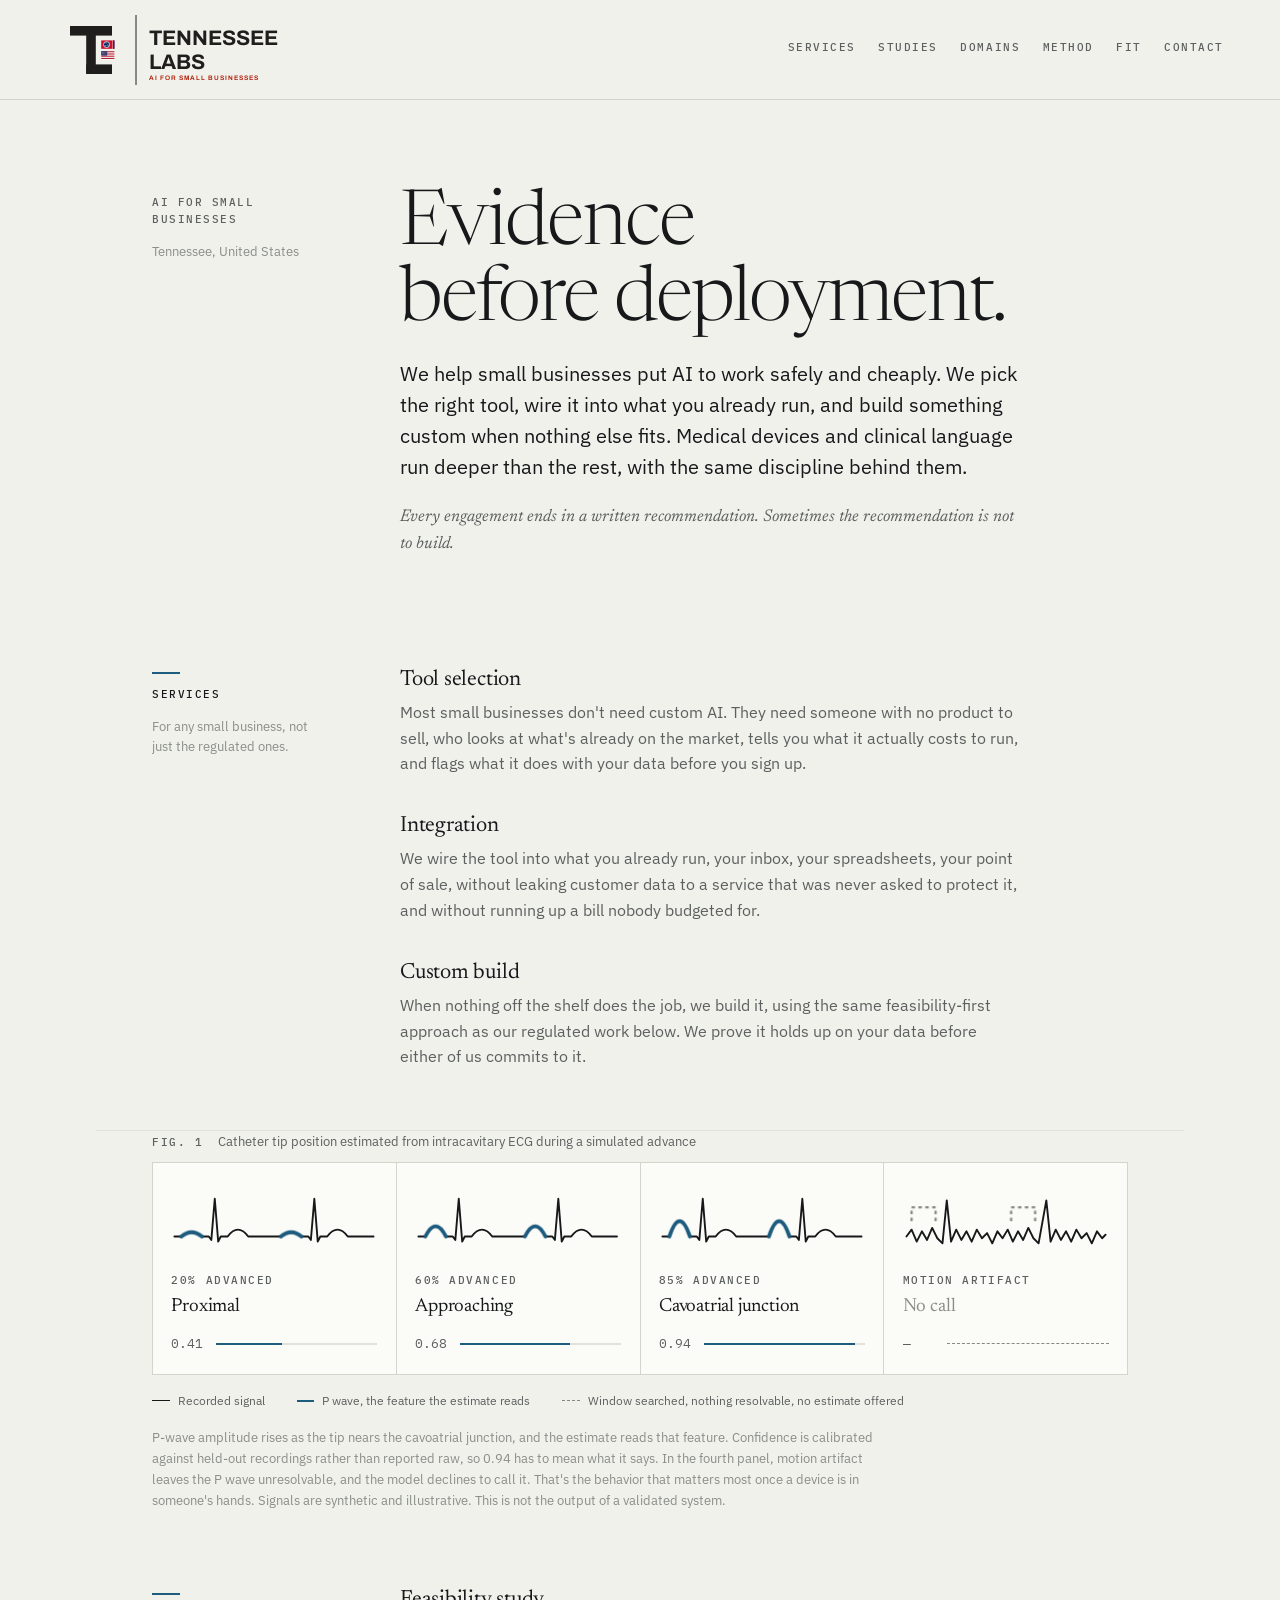
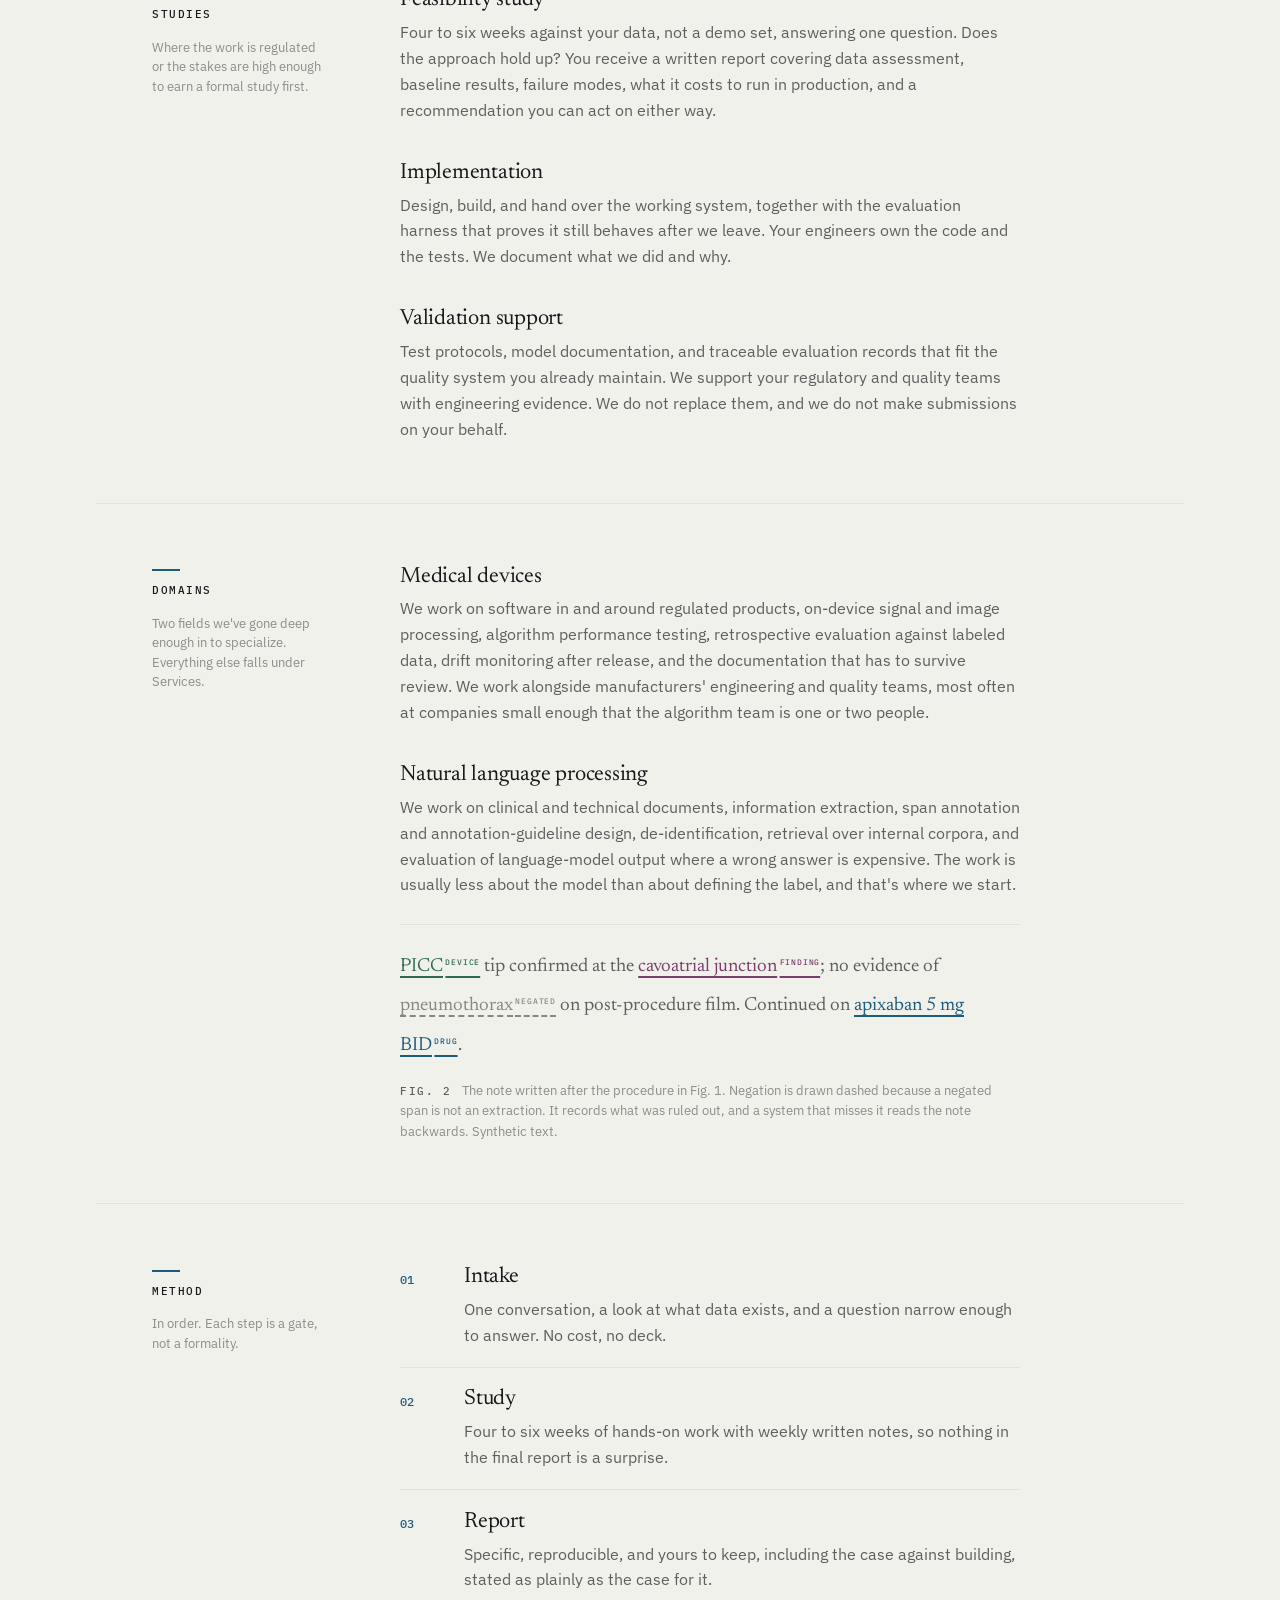
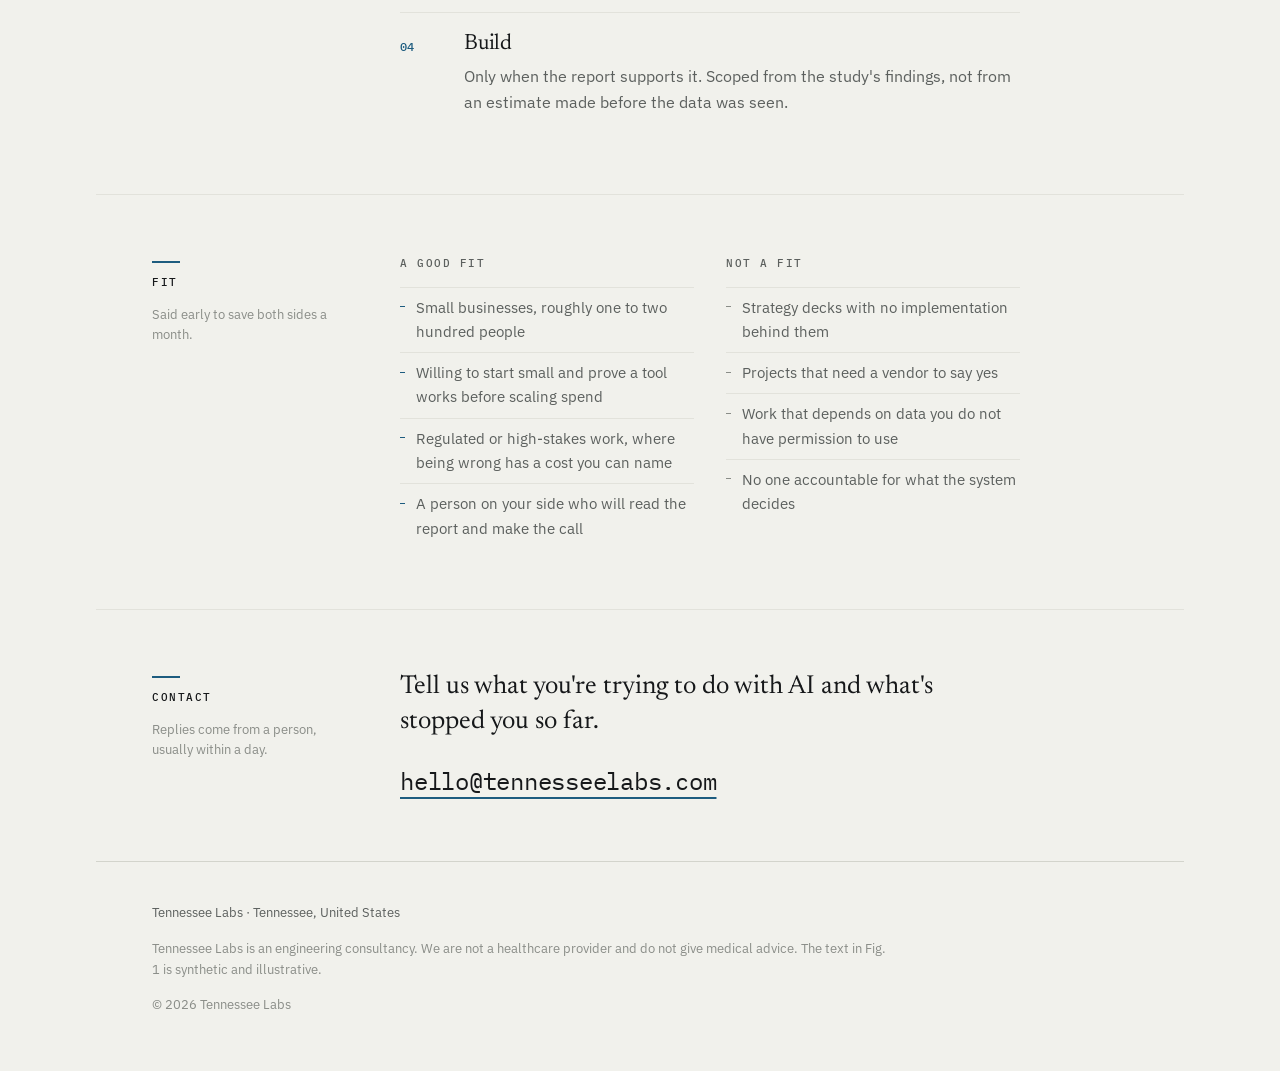
==== commit da6bae3d: "Deslop site copy: drop em dashes, colons, and filler phrasing" ====
--- a/index.html
+++ b/index.html
@@ -3,13 +3,13 @@
 <head>
 <meta charset="utf-8">
 <meta name="viewport" content="width=device-width, initial-scale=1">
-<title>Tennessee Labs — AI for small businesses</title>
-<meta name="description" content="Tennessee Labs helps small businesses adopt AI safely and cheaply — tool selection, integration, and custom builds when off-the-shelf isn't enough. Deeper studies and implementation for medical devices and clinical language.">
+<title>Tennessee Labs · AI for small businesses</title>
+<meta name="description" content="Tennessee Labs helps small businesses adopt AI safely and cheaply. We handle tool selection, integration, and custom builds when off-the-shelf falls short, plus feasibility studies and implementation for medical devices and clinical language.">
 <link rel="canonical" href="https://tennesseelabs.com/">
 <meta property="og:type" content="website">
 <meta property="og:url" content="https://tennesseelabs.com/">
-<meta property="og:title" content="Tennessee Labs — AI for small businesses">
-<meta property="og:description" content="We help small businesses adopt AI safely and cheaply, and run deeper feasibility studies for regulated work in medical devices and clinical language.">
+<meta property="og:title" content="Tennessee Labs · AI for small businesses">
+<meta property="og:description" content="We help small businesses adopt AI safely and cheaply, and run feasibility studies for regulated work in medical devices and clinical language.">
 <link rel="icon" href="favicon.svg" type="image/svg+xml">
 <link rel="preconnect" href="https://fonts.googleapis.com">
 <link rel="preconnect" href="https://fonts.gstatic.com" crossorigin>
@@ -19,8 +19,8 @@
 <body>
 
 <header class="masthead">
-  <a class="wordmark" href="#top" aria-label="Tennessee Labs — AI for small businesses">
-    <svg class="brand-logo" viewBox="0 0 640 160" role="img" aria-label="Tennessee Labs — AI for small businesses">
+  <a class="wordmark" href="#top" aria-label="Tennessee Labs, AI for small businesses">
+    <svg class="brand-logo" viewBox="0 0 640 160" role="img" aria-label="Tennessee Labs, AI for small businesses">
       <g transform="translate(10,20) scale(1.2)">
         <rect x="15" y="10" width="70" height="16" fill="#201e1d"/>
         <rect x="42" y="10" width="16" height="80" fill="#201e1d"/>
@@ -72,7 +72,7 @@
     </div>
     <div class="col">
       <h1 class="display">Evidence before&nbsp;deployment.</h1>
-      <p class="deck">We help small businesses put AI to work safely and cheaply — picking the right tool, wiring it into what you already run, and building something custom only when that earns its cost. Two domains run deeper, with the same discipline: medical devices and clinical language.</p>
+      <p class="deck">We help small businesses put AI to work safely and cheaply. We pick the right tool, wire it into what you already run, and build something custom when nothing else fits. Medical devices and clinical language run deeper than the rest, with the same discipline behind them.</p>
       <p class="qualifier">Every engagement ends in a written recommendation. Sometimes the recommendation is not to build.</p>
     </div>
   </section>
@@ -85,15 +85,15 @@
     <div class="col">
       <article class="entry">
         <h3 class="entry-title">Tool selection</h3>
-        <p>Most small businesses don't need custom AI, they need someone with no vendor to sell you to look at what's already on the market, tell you what it actually costs to run, and flag what it does with your data before you sign up.</p>
+        <p>Most small businesses don't need custom AI. They need someone with no product to sell, who looks at what's already on the market, tells you what it actually costs to run, and flags what it does with your data before you sign up.</p>
       </article>
       <article class="entry">
         <h3 class="entry-title">Integration</h3>
-        <p>Wiring the tool into what you already run — your inbox, your spreadsheets, your point of sale — without leaking customer data to a service that was never asked to protect it, and without a monthly bill nobody budgeted for.</p>
+        <p>We wire the tool into what you already run, your inbox, your spreadsheets, your point of sale, without leaking customer data to a service that was never asked to protect it, and without running up a bill nobody budgeted for.</p>
       </article>
       <article class="entry">
         <h3 class="entry-title">Custom build</h3>
-        <p>When nothing off the shelf does the job, we build it, using the same feasibility-first approach as our regulated work below: prove it holds up on your data before either of us commits to it.</p>
+        <p>When nothing off the shelf does the job, we build it, using the same feasibility-first approach as our regulated work below. We prove it holds up on your data before either of us commits to it.</p>
       </article>
     </div>
   </section>
@@ -156,11 +156,11 @@
 
     <ul class="legend">
       <li class="legend-item"><span class="swatch swatch--signal"></span>Recorded signal</li>
-      <li class="legend-item"><span class="swatch swatch--pwave"></span>P wave — the feature the estimate reads</li>
-      <li class="legend-item"><span class="swatch swatch--none"></span>Window searched, nothing resolvable — no estimate offered</li>
+      <li class="legend-item"><span class="swatch swatch--pwave"></span>P wave, the feature the estimate reads</li>
+      <li class="legend-item"><span class="swatch swatch--none"></span>Window searched, nothing resolvable, no estimate offered</li>
     </ul>
 
-    <figcaption class="caption">P-wave amplitude rises as the tip nears the cavoatrial junction, and the estimate reads that feature. Confidence is calibrated against held-out recordings rather than reported raw, so 0.94 has to mean what it says. In the fourth panel motion artifact leaves the P wave unresolvable and the model declines to call it — the behavior that matters most once a device is in someone's hands. Signals are synthetic and illustrative; this is not the output of a validated system.</figcaption>
+    <figcaption class="caption">P-wave amplitude rises as the tip nears the cavoatrial junction, and the estimate reads that feature. Confidence is calibrated against held-out recordings rather than reported raw, so 0.94 has to mean what it says. In the fourth panel, motion artifact leaves the P wave unresolvable, and the model declines to call it. That's the behavior that matters most once a device is in someone's hands. Signals are synthetic and illustrative. This is not the output of a validated system.</figcaption>
   </figure>
 
   <section class="band" id="studies">
@@ -171,7 +171,7 @@
     <div class="col">
       <article class="entry">
         <h3 class="entry-title">Feasibility study</h3>
-        <p>Four to six weeks against your data, not a demo set, answering one question: does the approach hold up? You receive a written report — data assessment, baseline results, failure modes, what it costs to run in production, and a recommendation you can act on either way.</p>
+        <p>Four to six weeks against your data, not a demo set, answering one question. Does the approach hold up? You receive a written report covering data assessment, baseline results, failure modes, what it costs to run in production, and a recommendation you can act on either way.</p>
       </article>
       <article class="entry">
         <h3 class="entry-title">Implementation</h3>
@@ -192,11 +192,11 @@
     <div class="col">
       <article class="entry">
         <h3 class="entry-title">Medical devices</h3>
-        <p>Software in and around regulated products: on-device signal and image processing, algorithm performance testing, retrospective evaluation against labeled data, drift monitoring after release, and the documentation that has to survive review. We work alongside manufacturers' engineering and quality teams, most often at companies small enough that the algorithm team is one or two people.</p>
+        <p>We work on software in and around regulated products, on-device signal and image processing, algorithm performance testing, retrospective evaluation against labeled data, drift monitoring after release, and the documentation that has to survive review. We work alongside manufacturers' engineering and quality teams, most often at companies small enough that the algorithm team is one or two people.</p>
       </article>
       <article class="entry">
         <h3 class="entry-title">Natural language processing</h3>
-        <p>Clinical and technical documents: information extraction, span annotation and annotation-guideline design, de-identification, retrieval over internal corpora, and evaluation of language-model output where a wrong answer is expensive. The work is usually less about the model than about defining the label — which is where we start.</p>
+        <p>We work on clinical and technical documents, information extraction, span annotation and annotation-guideline design, de-identification, retrieval over internal corpora, and evaluation of language-model output where a wrong answer is expensive. The work is usually less about the model than about defining the label, and that's where we start.</p>
 
         <figure class="inline-fig">
           <p class="note note--inline">
@@ -208,7 +208,7 @@
             on post-procedure film. Continued on
             <span class="ann ann--drug">apixaban 5&nbsp;mg BID<span class="tag">drug</span></span>.
           </p>
-          <figcaption class="caption"><span class="label">Fig. 2</span> The note written after the procedure in Fig. 1. Negation is drawn dashed because a negated span is not an extraction — it records what was ruled out, and a system that misses it reads the note backwards. Synthetic text.</figcaption>
+          <figcaption class="caption"><span class="label">Fig. 2</span> The note written after the procedure in Fig. 1. Negation is drawn dashed because a negated span is not an extraction. It records what was ruled out, and a system that misses it reads the note backwards. Synthetic text.</figcaption>
         </figure>
       </article>
     </div>
@@ -239,14 +239,14 @@
           <span class="step-num">03</span>
           <div>
             <h3 class="entry-title">Report</h3>
-            <p>Specific, reproducible, and yours to keep — including the case against building, stated as plainly as the case for it.</p>
+            <p>Specific, reproducible, and yours to keep, including the case against building, stated as plainly as the case for it.</p>
           </div>
         </li>
         <li class="step">
           <span class="step-num">04</span>
           <div>
             <h3 class="entry-title">Build</h3>
-            <p>Only when the report supports it. Scoped from the study's findings rather than from an estimate made before the data was seen.</p>
+            <p>Only when the report supports it. Scoped from the study's findings, not from an estimate made before the data was seen.</p>
           </div>
         </li>
       </ol>
@@ -264,7 +264,7 @@
           <h3 class="label">A good fit</h3>
           <ul class="list">
             <li>Small businesses, roughly one to two hundred people</li>
-            <li>Willing to start small and prove a tool earns its cost before scaling spend</li>
+            <li>Willing to start small and prove a tool works before scaling spend</li>
             <li>Regulated or high-stakes work, where being wrong has a cost you can name</li>
             <li>A person on your side who will read the report and make the call</li>
           </ul>
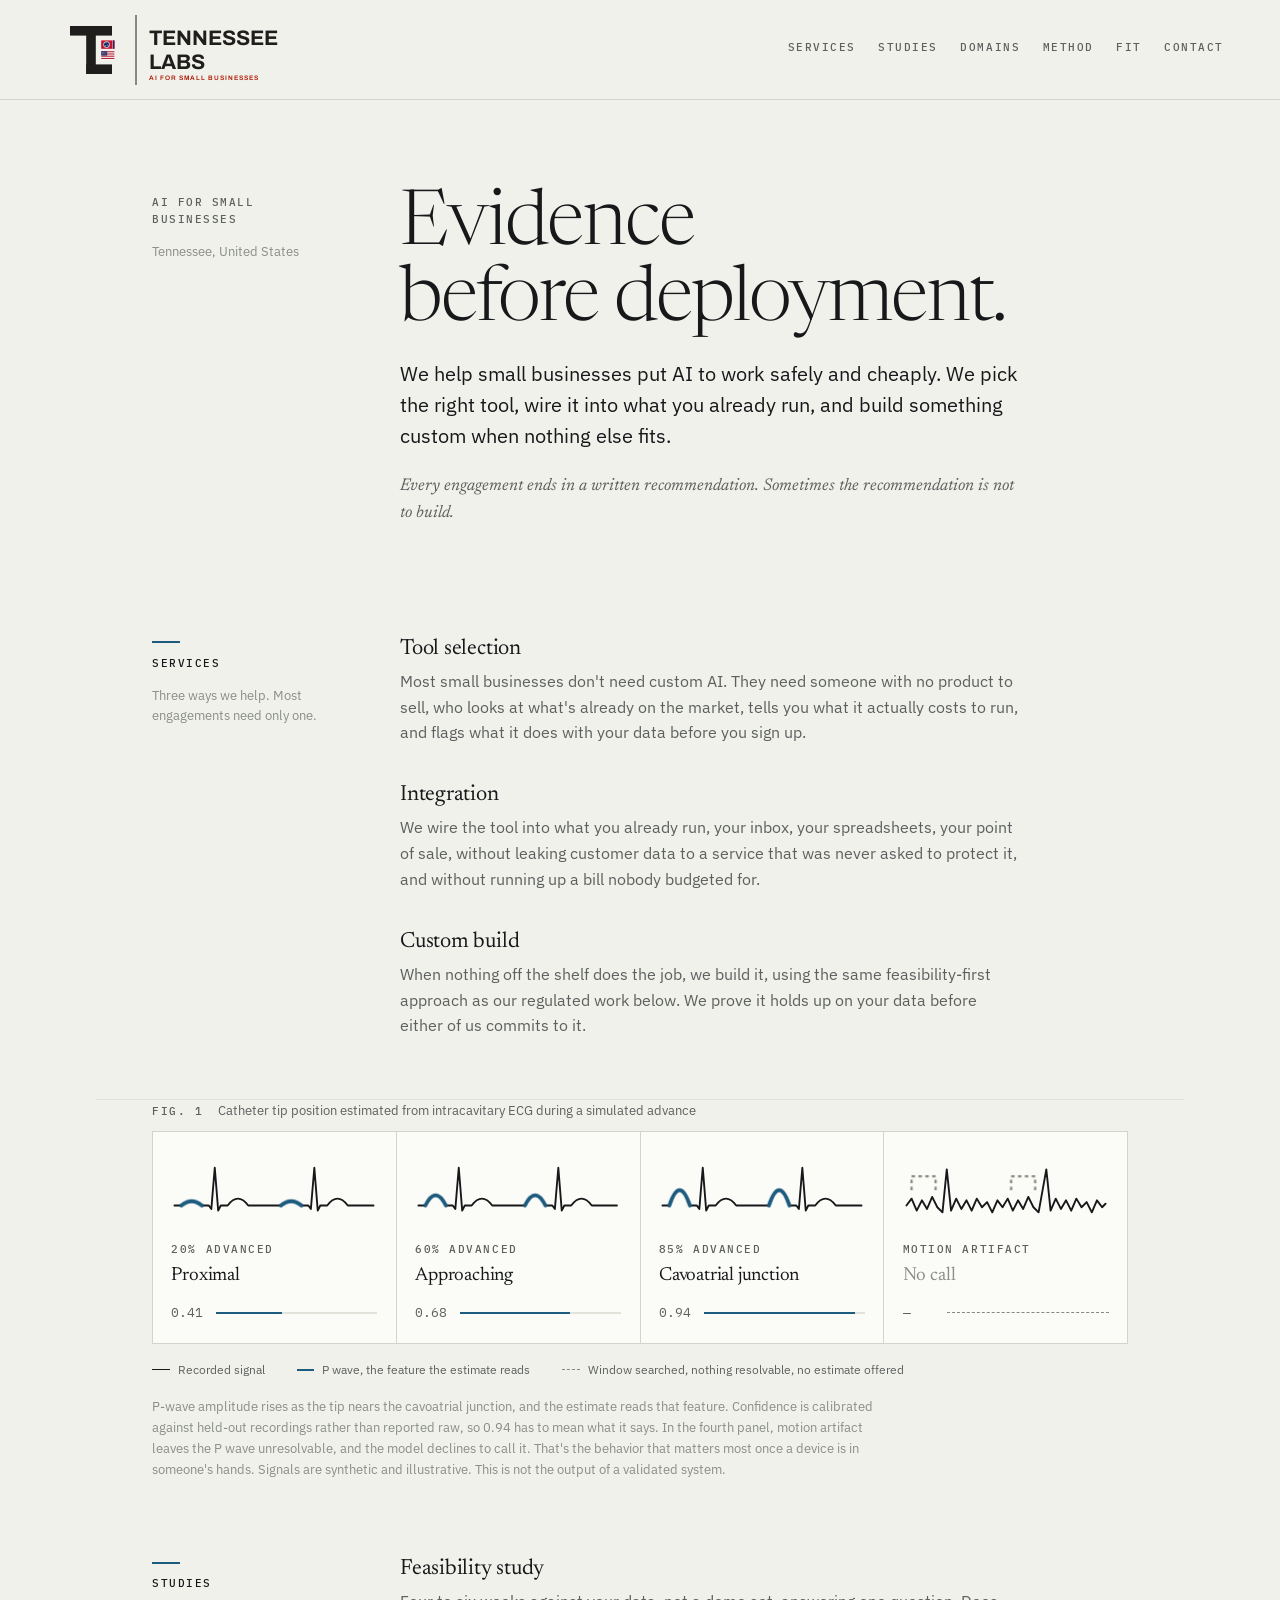
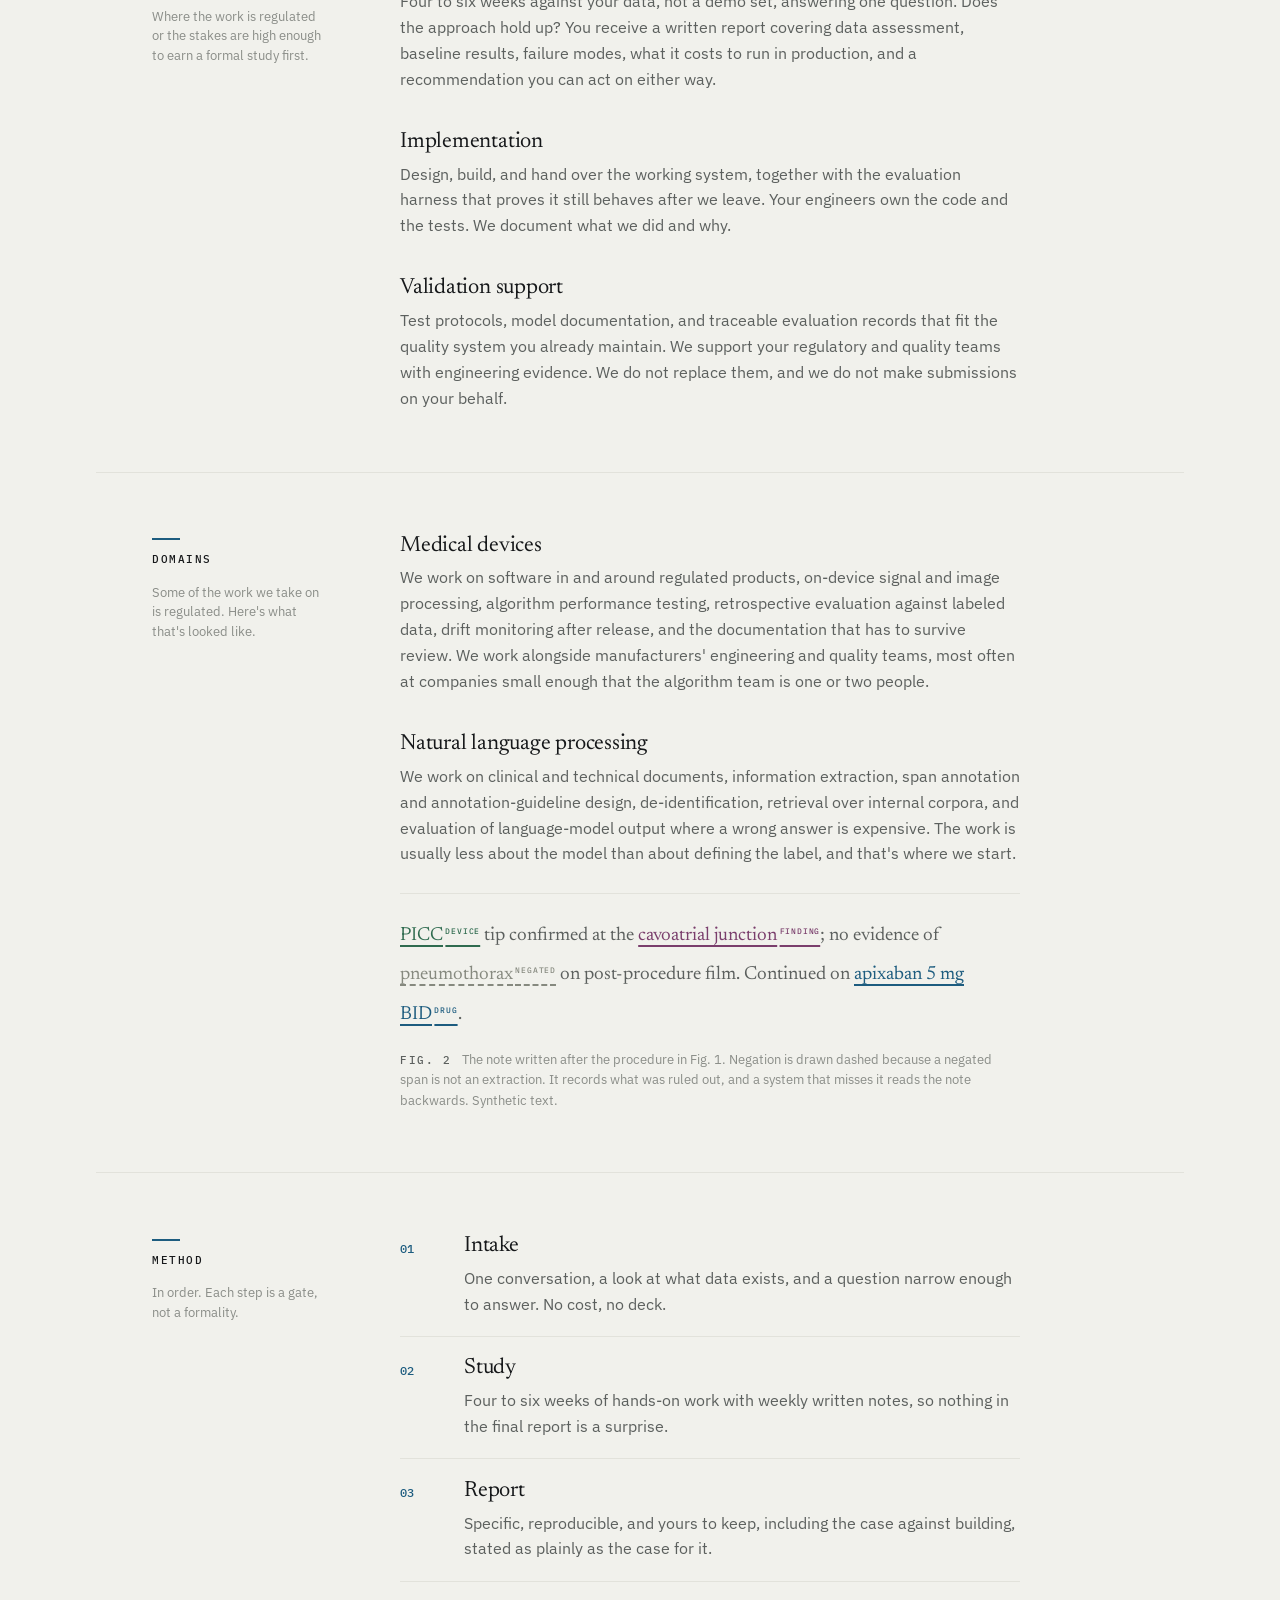
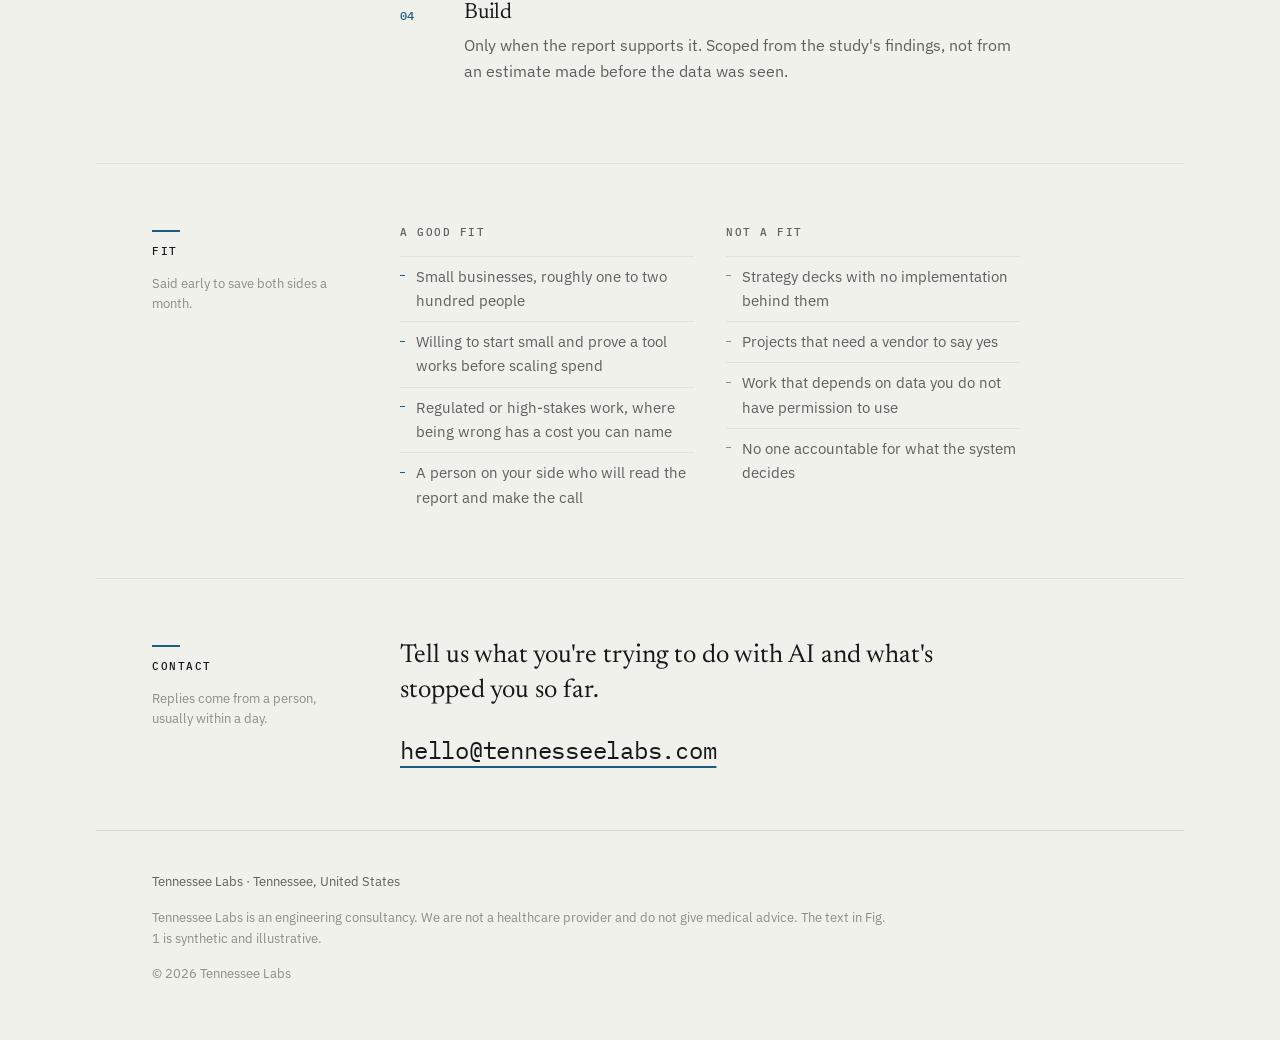
==== commit d572c19a: "Lead with AI-for-small-business, not medical/clinical depth Drop the "runs deeper than the rest" fra" ====
--- a/index.html
+++ b/index.html
@@ -4,12 +4,12 @@
 <meta charset="utf-8">
 <meta name="viewport" content="width=device-width, initial-scale=1">
 <title>Tennessee Labs · AI for small businesses</title>
-<meta name="description" content="Tennessee Labs helps small businesses adopt AI safely and cheaply. We handle tool selection, integration, and custom builds when off-the-shelf falls short, plus feasibility studies and implementation for medical devices and clinical language.">
+<meta name="description" content="Tennessee Labs helps small businesses adopt AI safely and cheaply. Tool selection, integration, and custom builds when off-the-shelf falls short.">
 <link rel="canonical" href="https://tennesseelabs.com/">
 <meta property="og:type" content="website">
 <meta property="og:url" content="https://tennesseelabs.com/">
 <meta property="og:title" content="Tennessee Labs · AI for small businesses">
-<meta property="og:description" content="We help small businesses adopt AI safely and cheaply, and run feasibility studies for regulated work in medical devices and clinical language.">
+<meta property="og:description" content="We help small businesses adopt AI safely and cheaply, from picking the right tool to a custom build.">
 <link rel="icon" href="favicon.svg" type="image/svg+xml">
 <link rel="preconnect" href="https://fonts.googleapis.com">
 <link rel="preconnect" href="https://fonts.gstatic.com" crossorigin>
@@ -72,7 +72,7 @@
     </div>
     <div class="col">
       <h1 class="display">Evidence before&nbsp;deployment.</h1>
-      <p class="deck">We help small businesses put AI to work safely and cheaply. We pick the right tool, wire it into what you already run, and build something custom when nothing else fits. Medical devices and clinical language run deeper than the rest, with the same discipline behind them.</p>
+      <p class="deck">We help small businesses put AI to work safely and cheaply. We pick the right tool, wire it into what you already run, and build something custom when nothing else fits.</p>
       <p class="qualifier">Every engagement ends in a written recommendation. Sometimes the recommendation is not to build.</p>
     </div>
   </section>
@@ -80,7 +80,7 @@
   <section class="band" id="services">
     <div class="rail">
       <h2 class="label label--section">Services</h2>
-      <p class="rail-note">For any small business, not just the regulated ones.</p>
+      <p class="rail-note">Three ways we help. Most engagements need only one.</p>
     </div>
     <div class="col">
       <article class="entry">
@@ -187,7 +187,7 @@
   <section class="band" id="domains">
     <div class="rail">
       <h2 class="label label--section">Domains</h2>
-      <p class="rail-note">Two fields we've gone deep enough in to specialize. Everything else falls under Services.</p>
+      <p class="rail-note">Some of the work we take on is regulated. Here's what that's looked like.</p>
     </div>
     <div class="col">
       <article class="entry">
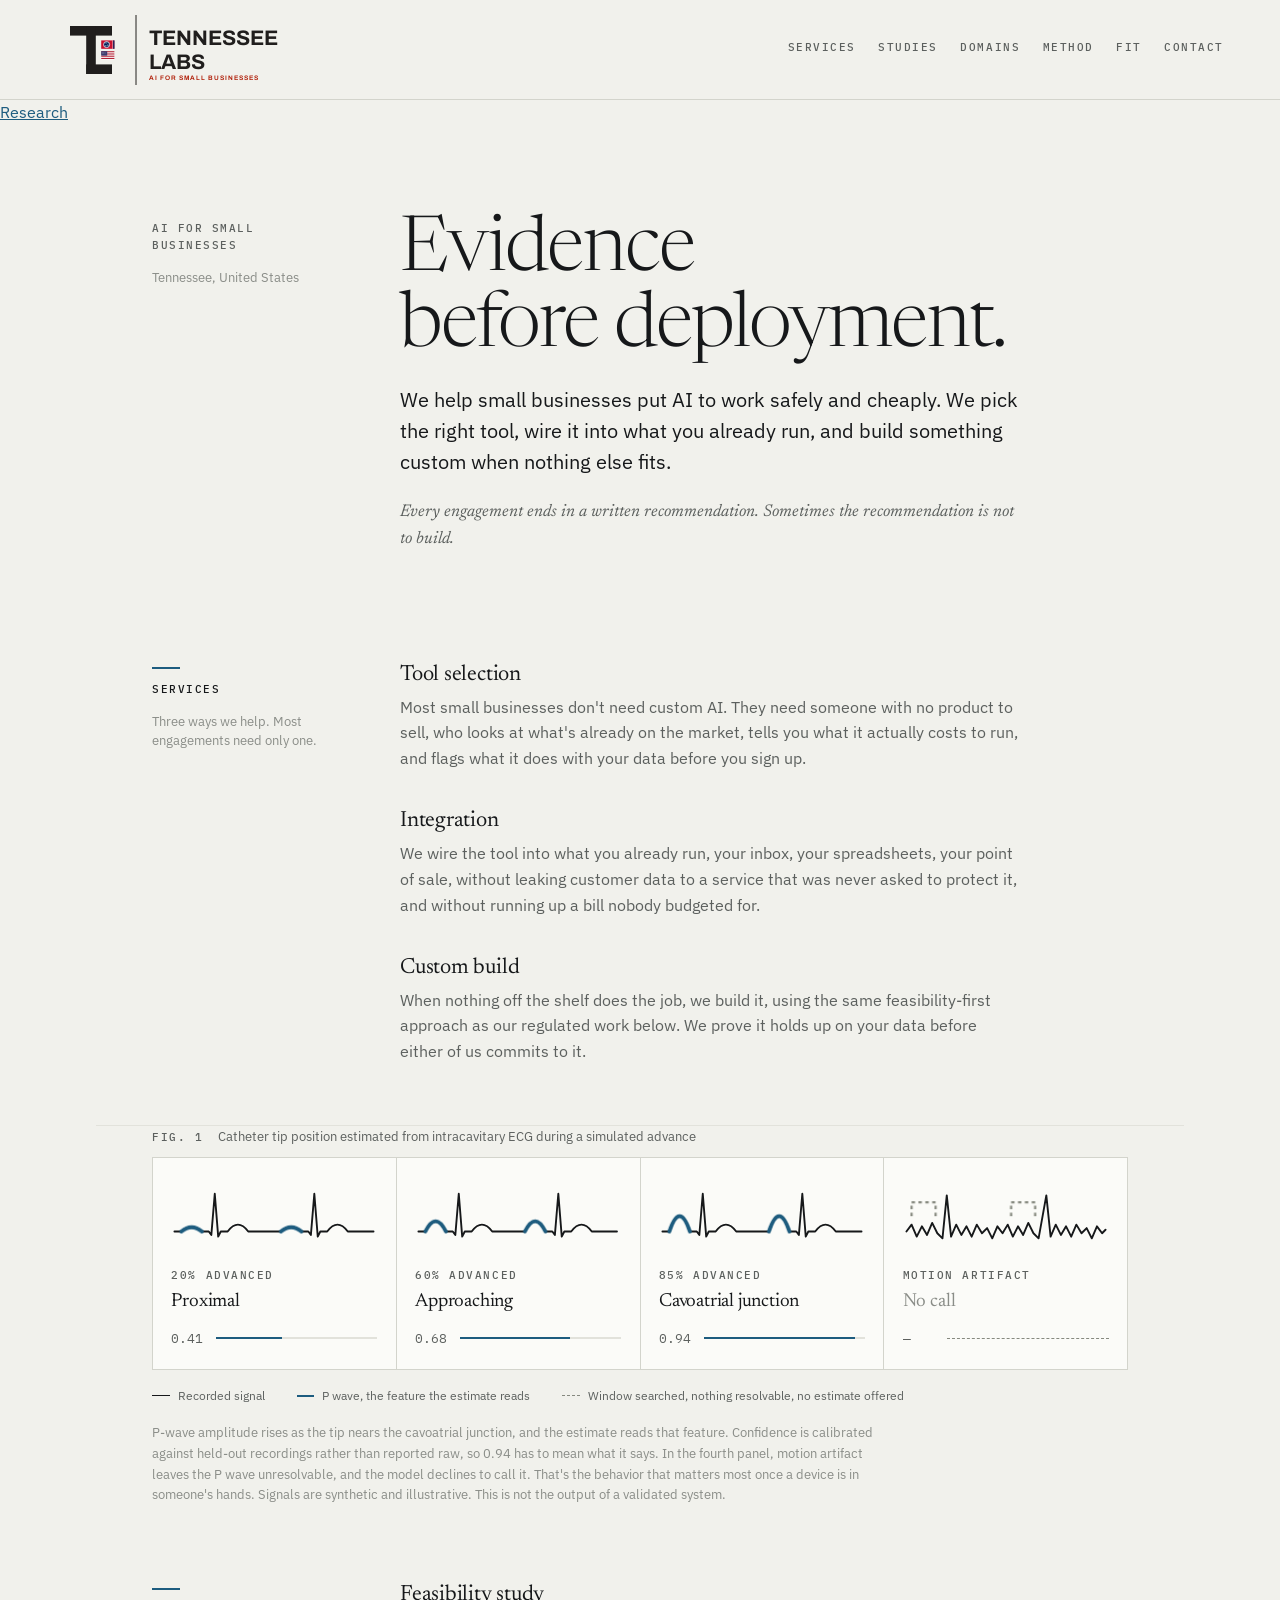
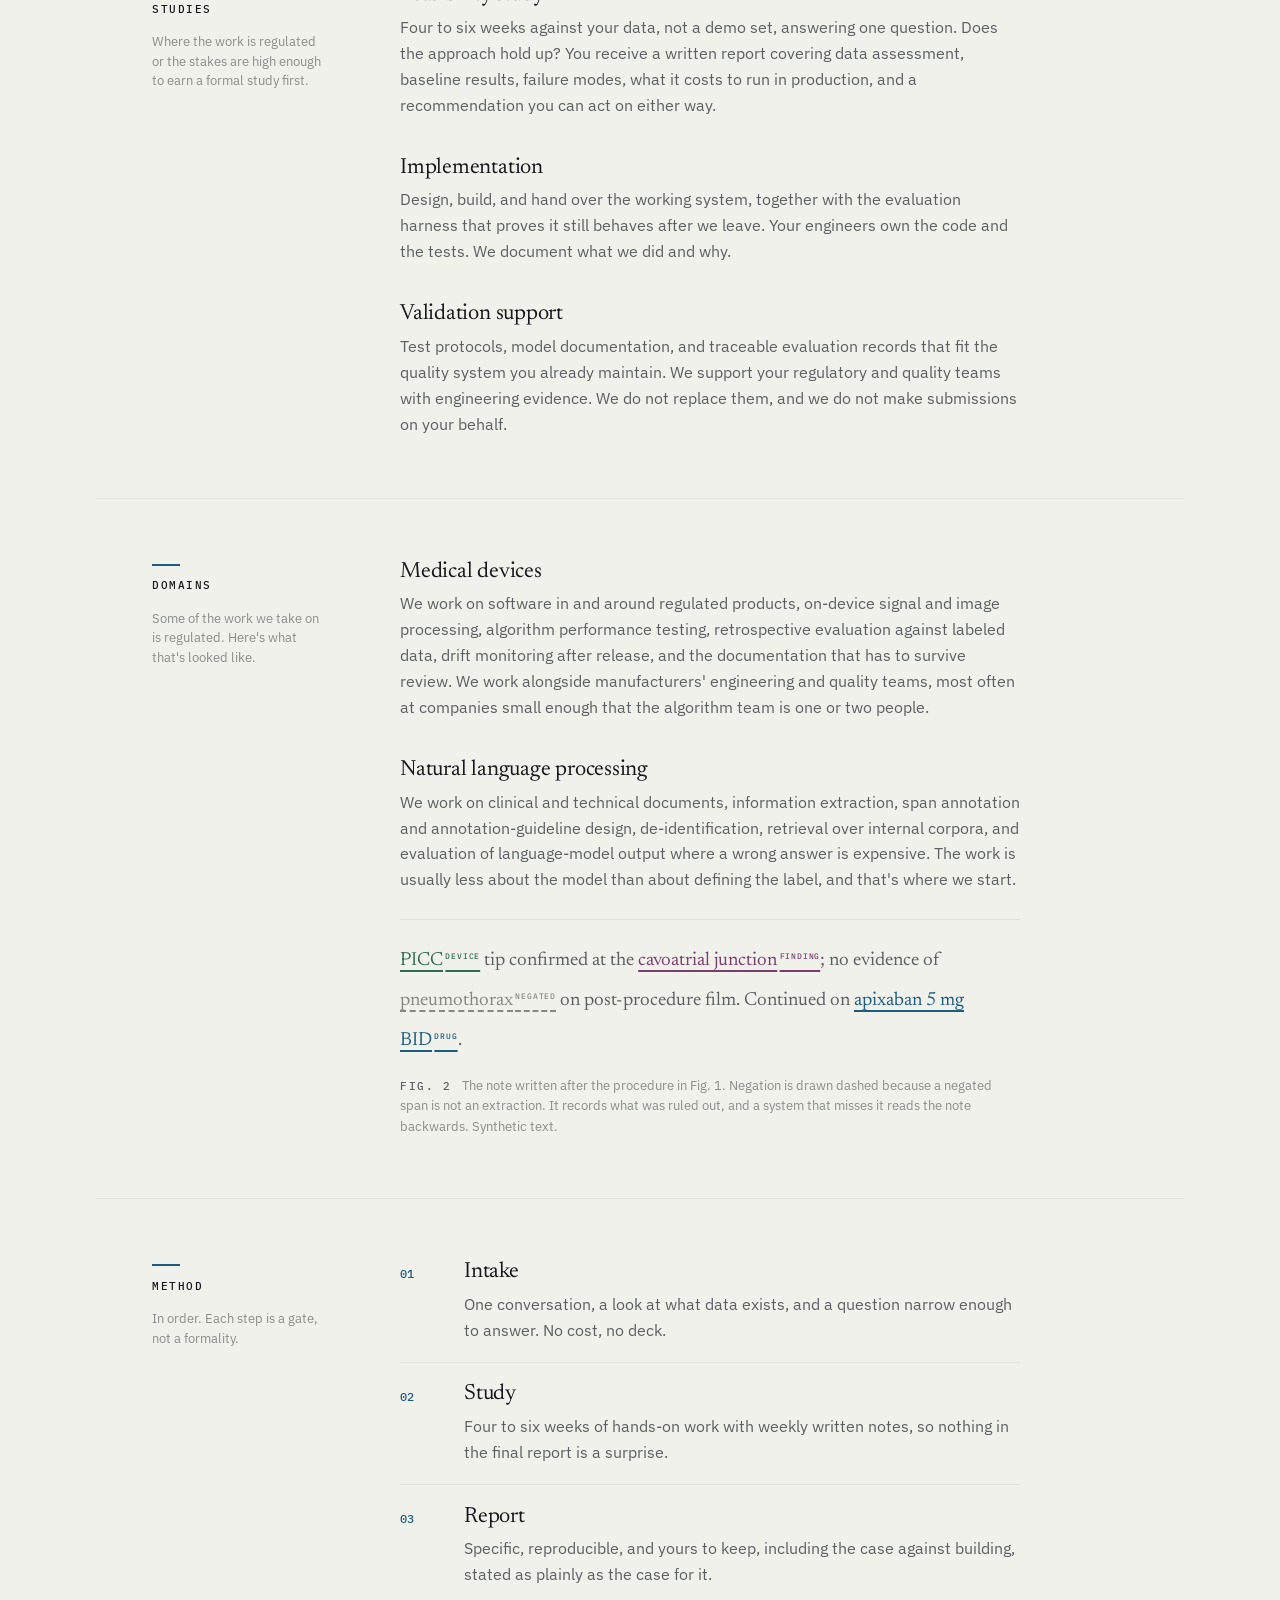
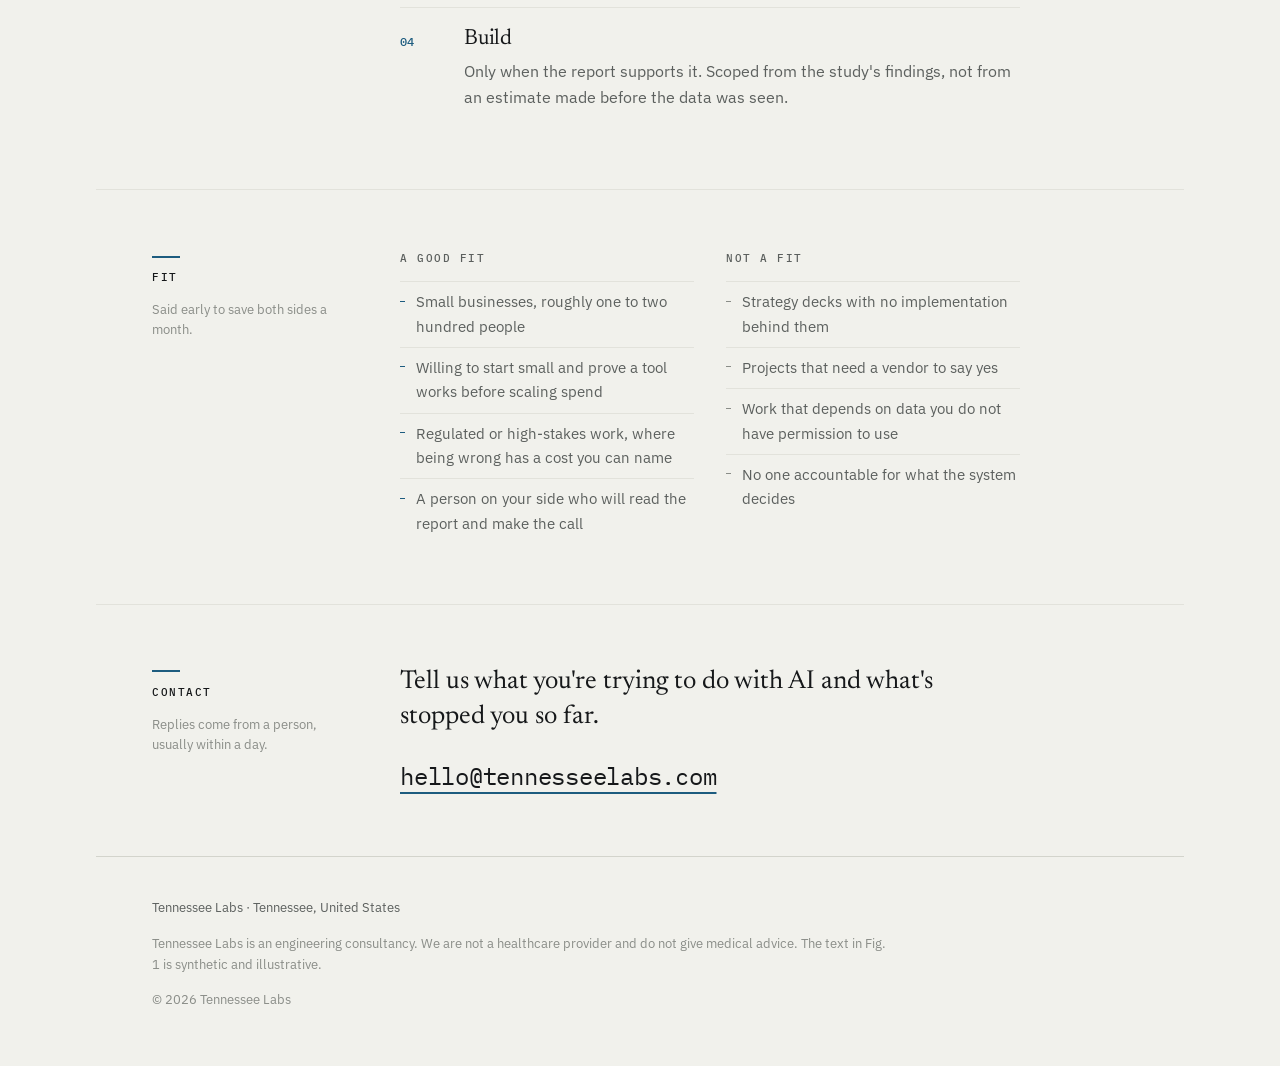
==== commit fdb43568: "Add AI writing detection research article" ====
--- a/index.html
+++ b/index.html
@@ -62,6 +62,7 @@
     <a href="#contact">Contact</a>
   </nav>
 </header>
+    <a href="research/">Research</a>
 
 <main id="top">
 
--- a/styles.css
+++ b/styles.css
@@ -91,6 +91,7 @@
   font-family: var(--mono);
   font-size: 0.6875rem;
   font-weight: 500;
+.nav a[aria-current="page"] { color: var(--ink); border-bottom-color: var(--accent); }
   letter-spacing: 0.14em;
   text-transform: uppercase;
 }
@@ -432,6 +433,38 @@
   border-top: 1px solid var(--accent);
 }
 
+/* ---------- research article ---------- */
+.article-shell { max-width: 68rem; margin: 0 auto; padding: 4.5rem var(--gutter) 5rem; }
+.article-header { display: grid; grid-template-columns: 12rem minmax(0, 1fr); gap: 0 3.5rem; padding-bottom: 3rem; border-bottom: 1px solid var(--rule); }
+.article-cover { margin: 2rem 0 0; }
+.article-cover img { display: block; width: 100%; height: auto; border: 1px solid var(--rule); }
+
+.article-title { max-width: 15ch; margin: 0 0 1.4rem; font-family: var(--serif); font-size: clamp(2.6rem, 6.5vw, 4.8rem); font-weight: 300; line-height: 1.02; letter-spacing: -0.03em; text-wrap: balance; }
+.article-standfirst { max-width: 52rem; margin-bottom: 1.5rem; font-family: var(--serif); font-size: clamp(1.2rem, 2.3vw, 1.55rem); line-height: 1.45; color: var(--ink-2); }
+.article-meta { display: flex; flex-wrap: wrap; gap: .35rem 1.25rem; font-family: var(--mono); font-size: .7rem; letter-spacing: .08em; text-transform: uppercase; color: var(--ink-3); }
+.article-body { display: grid; grid-template-columns: 12rem minmax(0, var(--measure)); gap: 0 3.5rem; padding-top: 3rem; }
+.article-body > * { grid-column: 2; }
+.article-body h2 { margin: 3.4rem 0 1rem; padding-top: 1.1rem; border-top: 1px solid var(--rule-soft); font-family: var(--serif); font-size: 2rem; font-weight: 400; line-height: 1.15; }
+.article-body h2:first-child { margin-top: 0; padding-top: 0; border-top: 0; }
+.article-body h3 { margin: 2.2rem 0 .65rem; font-family: var(--serif); font-size: 1.4rem; font-weight: 400; line-height: 1.25; }
+.article-body p, .article-body li { color: var(--ink-2); }
+.article-body blockquote { margin: 2rem 0; padding: .2rem 0 .2rem 1.3rem; border-left: 2px solid var(--accent); font-family: var(--serif); font-size: 1.3rem; line-height: 1.45; }
+.article-body blockquote p { color: var(--ink); }
+.article-body ol { padding-left: 1.35rem; }
+.article-body li { margin-bottom: .6rem; }
+.finding-grid { display: grid; grid-template-columns: repeat(3, 1fr); gap: 1px; margin: 1.6rem 0 2rem; padding: 1px; background: var(--rule); }
+.finding { padding: 1.25rem; background: var(--card); }
+.finding-number { display: block; margin-bottom: .35rem; font-family: var(--serif); font-size: 2rem; line-height: 1; color: var(--ink); }
+.finding-label { font-family: var(--mono); font-size: .65rem; line-height: 1.45; letter-spacing: .08em; text-transform: uppercase; color: var(--ink-2); }
+.table-wrap { overflow-x: auto; margin: 1.5rem 0 2rem; }
+.article-table { width: 100%; border-collapse: collapse; font-size: .82rem; line-height: 1.45; }
+.article-table th, .article-table td { padding: .65rem .7rem; border-bottom: 1px solid var(--rule-soft); text-align: right; white-space: nowrap; }
+.article-table th:first-child, .article-table td:first-child { text-align: left; }
+.article-table th { font-family: var(--mono); font-size: .62rem; letter-spacing: .06em; text-transform: uppercase; color: var(--ink); }
+.article-note { padding: 1.2rem 1.35rem; border: 1px solid var(--rule); background: var(--card); font-size: .86rem; }
+.references { font-size: .82rem; line-height: 1.55; }
+.back-link { color: var(--ink-2); text-decoration: none; }
+.back-link:hover { color: var(--accent); }
 .list--muted li::before { border-color: var(--ink-3); border-top-style: dashed; }
 
 /* ---------- contact ---------- */
@@ -456,6 +489,9 @@
 }
 
 .email:hover { color: var(--accent); }
+  .article-header, .article-body { grid-template-columns: 1fr; gap: 1.5rem; }
+  .article-body > * { grid-column: 1; }
+  .finding-grid { grid-template-columns: 1fr; }
 
 /* ---------- footer ---------- */
 
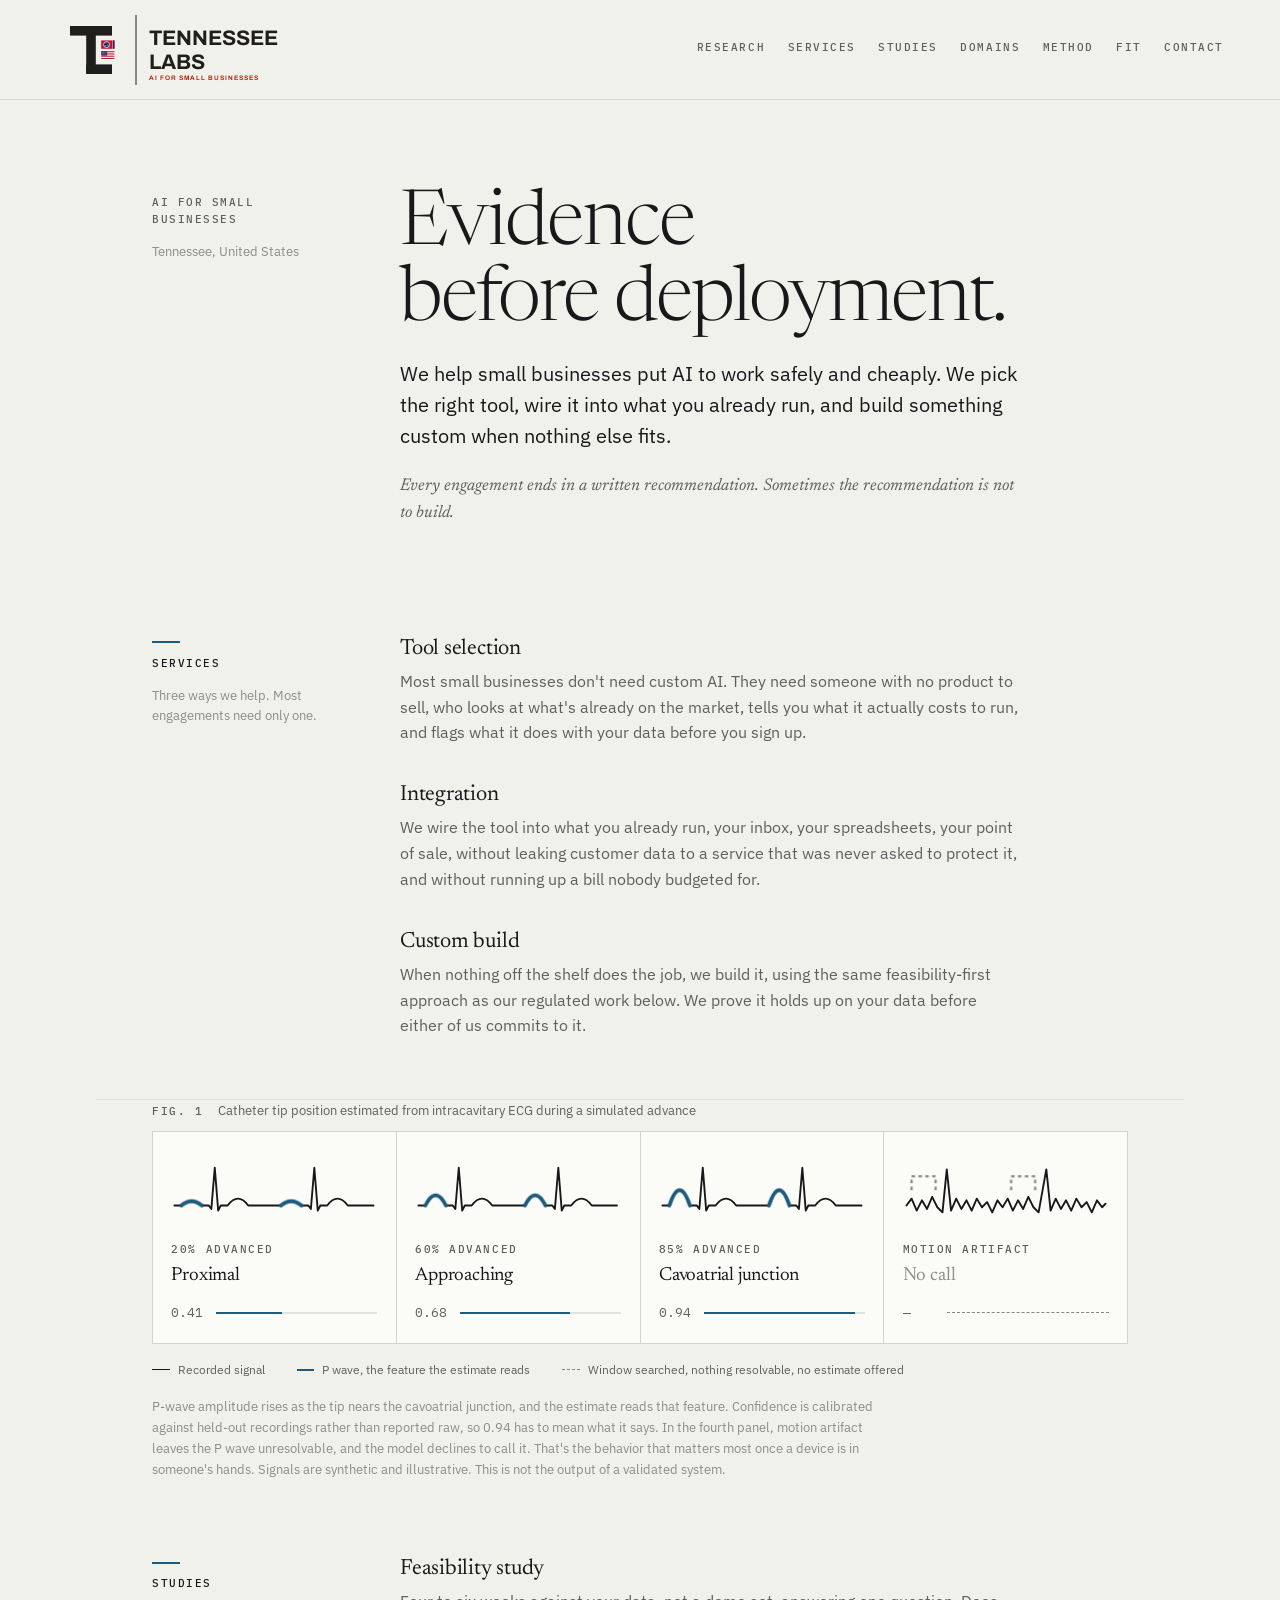
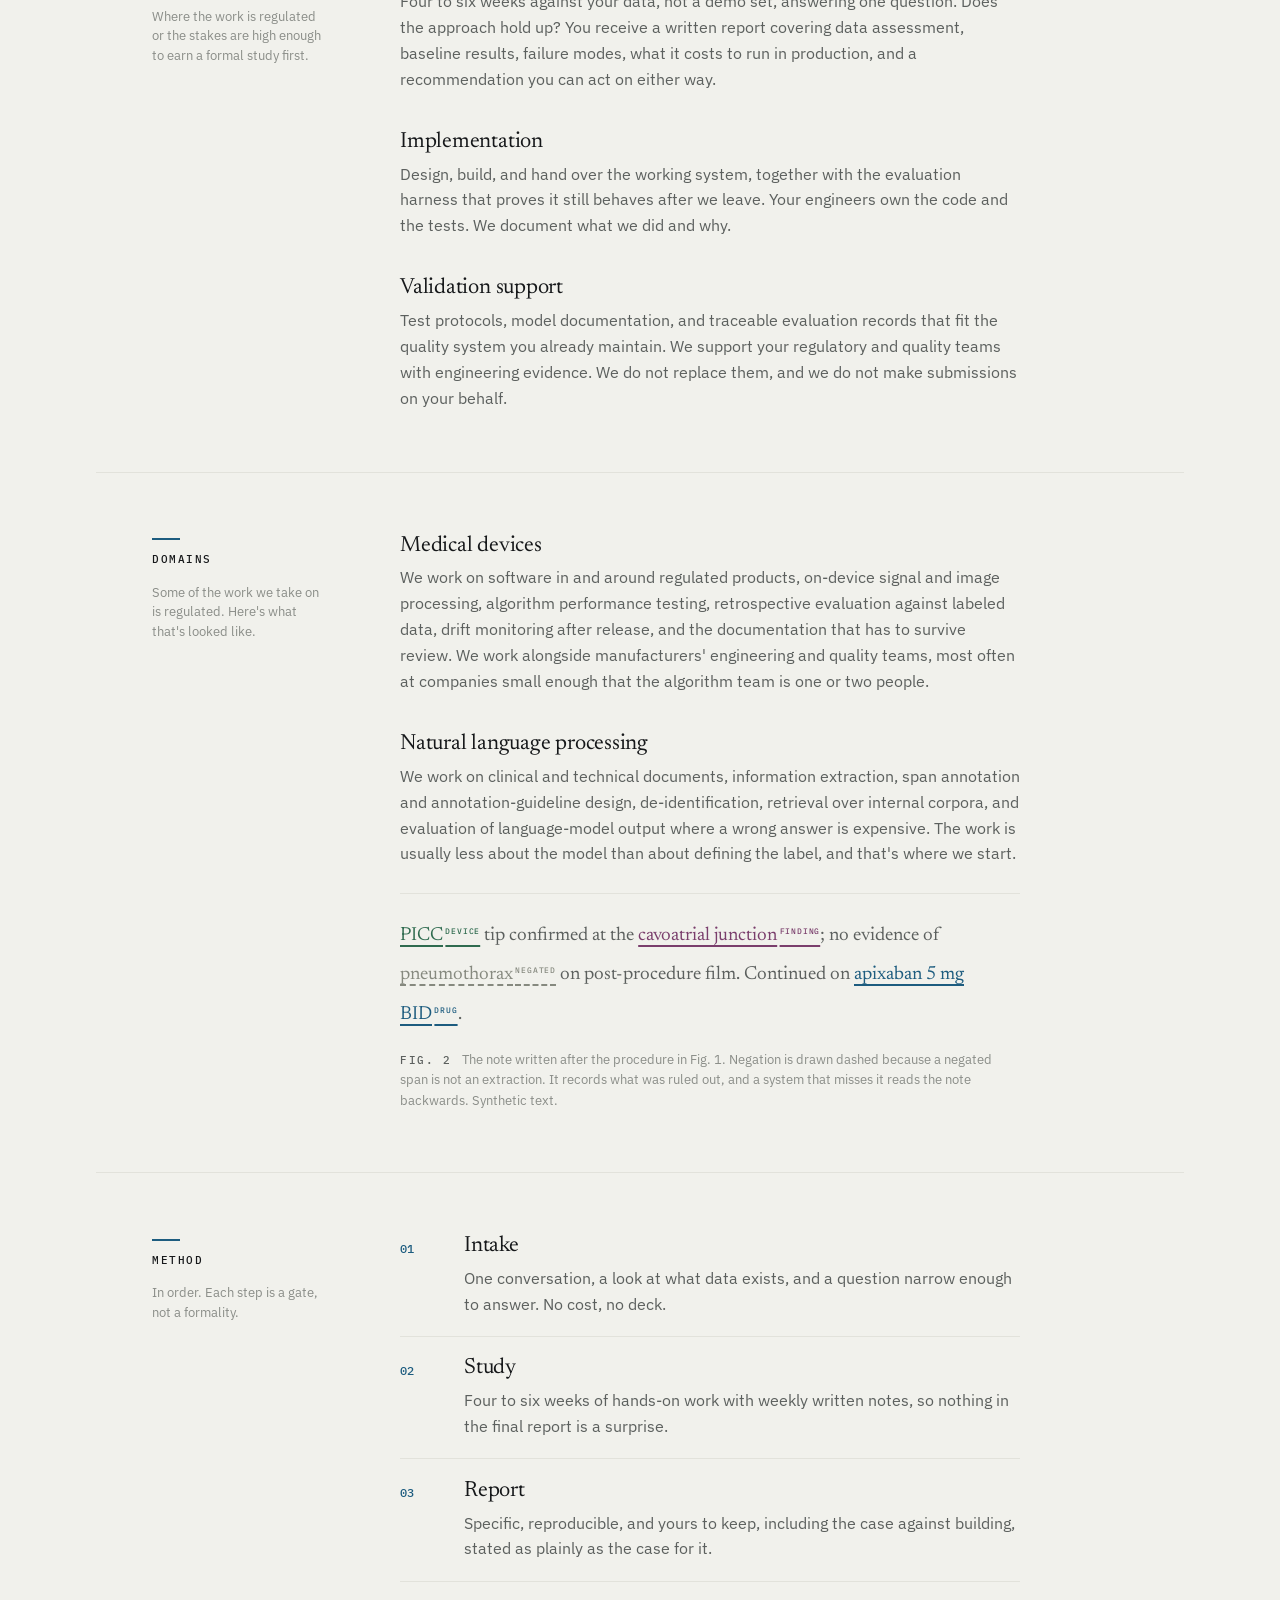
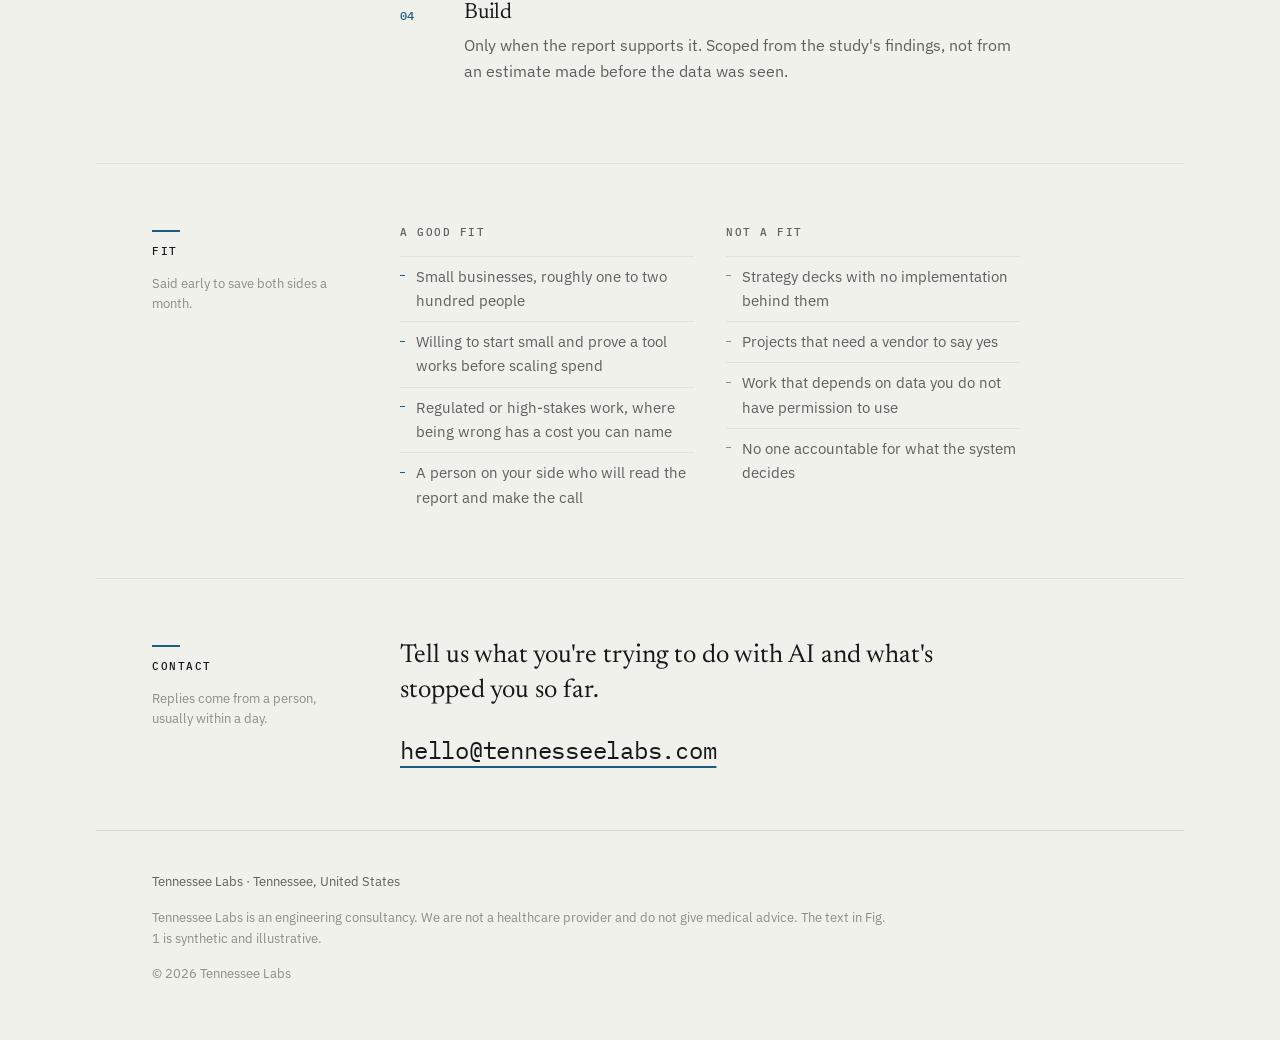
==== commit fb1bf739: "Fix Research navbar placement" ====
--- a/index.html
+++ b/index.html
@@ -54,6 +54,7 @@
     </svg>
   </a>
   <nav class="nav" aria-label="Sections">
+    <a href="research/">Research</a>
     <a href="#services">Services</a>
     <a href="#studies">Studies</a>
     <a href="#domains">Domains</a>
@@ -62,7 +63,6 @@
     <a href="#contact">Contact</a>
   </nav>
 </header>
-    <a href="research/">Research</a>
 
 <main id="top">
 
